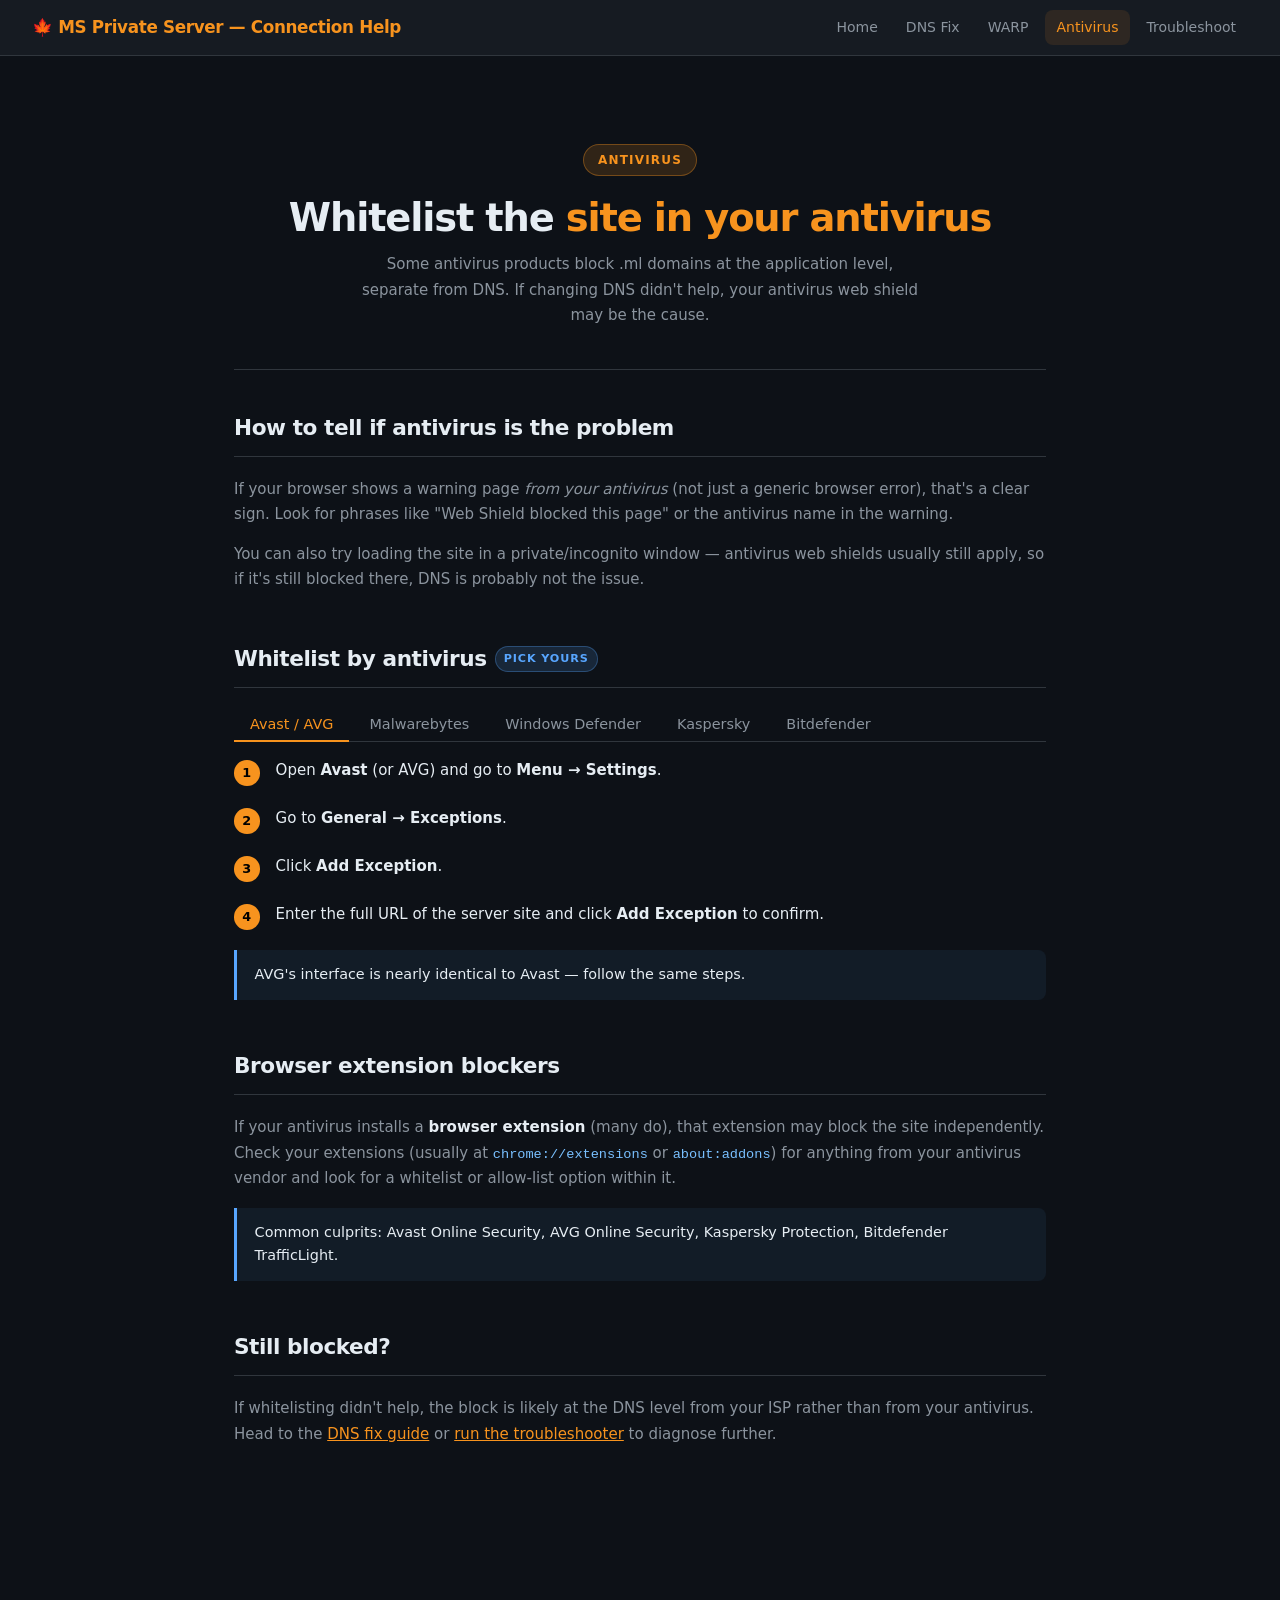
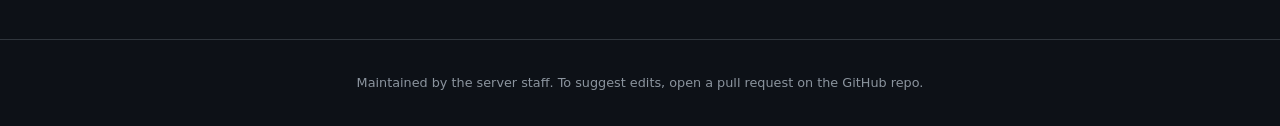
==== antivirus.html @ 07ba1341 "Initial upload from Claude" ====
<!DOCTYPE html>
<html lang="en">
<head>
  <meta charset="UTF-8" />
  <meta name="viewport" content="width=device-width, initial-scale=1.0" />
  <title>Antivirus Fix — Connection Help</title>
  <link rel="stylesheet" href="shared.css" />
</head>
<body>

<header>
  <span class="logo">🍁 MS Private Server — Connection Help</span>
  <nav>
    <a href="index.html">Home</a>
    <a href="dns.html">DNS Fix</a>
    <a href="warp.html">WARP</a>
    <a href="antivirus.html" class="active">Antivirus</a>
    <a href="troubleshoot.html">Troubleshoot</a>
  </nav>
</header>

<div class="page-wrap">

  <div class="hero">
    <div class="hero-badge">Antivirus</div>
    <h1>Whitelist the <span>site in your antivirus</span></h1>
    <p>Some antivirus products block .ml domains at the application level, separate from DNS. If changing DNS didn't help, your antivirus web shield may be the cause.</p>
  </div>

  <div class="section">
    <h2>How to tell if antivirus is the problem</h2>
    <p>If your browser shows a warning page <em>from your antivirus</em> (not just a generic browser error), that's a clear sign. Look for phrases like "Web Shield blocked this page" or the antivirus name in the warning.</p>
    <p>You can also try loading the site in a private/incognito window — antivirus web shields usually still apply, so if it's still blocked there, DNS is probably not the issue.</p>
  </div>

  <div class="section">
    <h2>Whitelist by antivirus <span class="tag">Pick yours</span></h2>

    <div class="os-tabs">
      <div class="tab-buttons">
        <button class="tab-btn active" data-tab="av-avast">Avast / AVG</button>
        <button class="tab-btn" data-tab="av-malwarebytes">Malwarebytes</button>
        <button class="tab-btn" data-tab="av-defender">Windows Defender</button>
        <button class="tab-btn" data-tab="av-kaspersky">Kaspersky</button>
        <button class="tab-btn" data-tab="av-bitdefender">Bitdefender</button>
      </div>

      <!-- AVAST / AVG -->
      <div class="tab-panel active" id="av-avast">
        <ol class="steps">
          <li><div>Open <strong>Avast</strong> (or AVG) and go to <strong>Menu → Settings</strong>.</div></li>
          <li><div>Go to <strong>General → Exceptions</strong>.</div></li>
          <li><div>Click <strong>Add Exception</strong>.</div></li>
          <li><div>Enter the full URL of the server site and click <strong>Add Exception</strong> to confirm.</div></li>
        </ol>
        <div class="callout info">AVG's interface is nearly identical to Avast — follow the same steps.</div>
      </div>

      <!-- MALWAREBYTES -->
      <div class="tab-panel" id="av-malwarebytes">
        <ol class="steps">
          <li><div>Open <strong>Malwarebytes</strong> and click <strong>Settings</strong> (gear icon).</div></li>
          <li><div>Go to the <strong>Allow List</strong> tab.</div></li>
          <li><div>Click <strong>Add</strong> and select <strong>Allow a Website</strong>.</div></li>
          <li><div>Enter the server domain and click <strong>Confirm</strong>.</div></li>
        </ol>
        <div class="callout">If you're using <strong>Malwarebytes Browser Guard</strong> (the extension), you'll also need to click the extension icon in your browser, find the blocked entry, and click <strong>Trust this website</strong>.</div>
      </div>

      <!-- WINDOWS DEFENDER -->
      <div class="tab-panel" id="av-defender">
        <p>Windows Defender's SmartScreen is the most likely culprit here. It may show an "Unsafe website" warning that you can bypass.</p>
        <ol class="steps">
          <li><div>When you see the SmartScreen block page, click <strong>More information</strong> (or the small text at the bottom).</div></li>
          <li><div>Click <strong>Go to the site anyway (unsafe)</strong>. This creates a one-time exception.</div></li>
        </ol>
        <p>To permanently whitelist in <strong>Windows Security</strong>:</p>
        <ol class="steps">
          <li><div>Open <strong>Windows Security → App &amp; browser control → Reputation-based protection settings</strong>.</div></li>
          <li><div>SmartScreen for Microsoft Edge can be toggled here, but per-site whitelisting is limited. The most reliable fix is switching DNS as described in the <a href="dns.html">DNS guide</a>.</div></li>
        </ol>
      </div>

      <!-- KASPERSKY -->
      <div class="tab-panel" id="av-kaspersky">
        <ol class="steps">
          <li><div>Open <strong>Kaspersky</strong> and go to <strong>Settings → General → Exclusions and actions on object detection</strong>.</div></li>
          <li><div>Click <strong>Manage Exclusions</strong>.</div></li>
          <li><div>Click <strong>Add</strong> and enter the server URL.</div></li>
          <li><div>Make sure to check the components you want to exclude — at minimum, select <strong>Web Anti-Virus</strong>.</div></li>
          <li><div>Click <strong>Add</strong> to save.</div></li>
        </ol>
      </div>

      <!-- BITDEFENDER -->
      <div class="tab-panel" id="av-bitdefender">
        <ol class="steps">
          <li><div>Open <strong>Bitdefender</strong> and go to <strong>Protection → Online Threat Prevention</strong>.</div></li>
          <li><div>Click <strong>Settings</strong> under Online Threat Prevention.</div></li>
          <li><div>Scroll to <strong>Whitelist</strong> and click <strong>Manage Whitelist</strong>.</div></li>
          <li><div>Click <strong>Add</strong>, enter the server URL, and click <strong>Add</strong> to confirm.</div></li>
        </ol>
      </div>
    </div>
  </div>

  <div class="section">
    <h2>Browser extension blockers</h2>
    <p>If your antivirus installs a <strong>browser extension</strong> (many do), that extension may block the site independently. Check your extensions (usually at <code>chrome://extensions</code> or <code>about:addons</code>) for anything from your antivirus vendor and look for a whitelist or allow-list option within it.</p>
    <div class="callout info">Common culprits: Avast Online Security, AVG Online Security, Kaspersky Protection, Bitdefender TrafficLight.</div>
  </div>

  <div class="section">
    <h2>Still blocked?</h2>
    <p>If whitelisting didn't help, the block is likely at the DNS level from your ISP rather than from your antivirus. Head to the <a href="dns.html">DNS fix guide</a> or <a href="troubleshoot.html">run the troubleshooter</a> to diagnose further.</p>
  </div>

</div>

<footer>
  Maintained by the server staff. To suggest edits, open a pull request on the GitHub repo.
</footer>

<script src="shared.js"></script>
</body>
</html>
---- shared.css ----
:root {
  --bg:        #0d1117;
  --surface:   #161b22;
  --border:    #30363d;
  --accent:    #f7931e;
  --accent2:   #ffe066;
  --text:      #e6edf3;
  --muted:     #8b949e;
  --green:     #3fb950;
  --red:       #f85149;
  --blue:      #58a6ff;
  --radius:    8px;
  --font-body: 'Segoe UI', system-ui, sans-serif;
  --font-mono: 'Cascadia Code', 'Fira Code', 'Consolas', monospace;
}

* { box-sizing: border-box; margin: 0; padding: 0; }

body {
  background: var(--bg);
  color: var(--text);
  font-family: var(--font-body);
  font-size: 15px;
  line-height: 1.7;
}

/* ── Header ── */
header {
  background: var(--surface);
  border-bottom: 1px solid var(--border);
  padding: 0 2rem;
  display: flex;
  align-items: center;
  gap: 1rem;
  height: 56px;
  position: sticky;
  top: 0;
  z-index: 100;
}

.logo {
  font-size: 1.05rem;
  font-weight: 700;
  color: var(--accent);
  letter-spacing: -0.02em;
  white-space: nowrap;
}

nav {
  display: flex;
  gap: 0.25rem;
  margin-left: auto;
  flex-wrap: wrap;
}

nav a {
  color: var(--muted);
  text-decoration: none;
  padding: 0.35rem 0.75rem;
  border-radius: var(--radius);
  font-size: 0.875rem;
  transition: color 0.15s, background 0.15s;
}

nav a:hover, nav a.active {
  color: var(--accent);
  background: rgba(247,147,30,0.1);
}

/* ── Layout ── */
.page-wrap {
  max-width: 860px;
  margin: 0 auto;
  padding: 2.5rem 1.5rem 5rem;
}

/* ── Hero ── */
.hero {
  text-align: center;
  padding: 3rem 1rem 2.5rem;
  border-bottom: 1px solid var(--border);
  margin-bottom: 2.5rem;
}

.hero-badge {
  display: inline-block;
  background: rgba(247,147,30,0.15);
  border: 1px solid rgba(247,147,30,0.35);
  color: var(--accent);
  font-size: 0.75rem;
  font-weight: 600;
  letter-spacing: 0.1em;
  text-transform: uppercase;
  padding: 0.3rem 0.85rem;
  border-radius: 99px;
  margin-bottom: 1.25rem;
}

h1 {
  font-size: clamp(1.6rem, 4vw, 2.4rem);
  font-weight: 800;
  line-height: 1.15;
  letter-spacing: -0.03em;
  margin-bottom: 0.75rem;
}

h1 span { color: var(--accent); }

.hero p {
  color: var(--muted);
  max-width: 560px;
  margin: 0 auto;
}

/* ── Cards ── */
.card-grid {
  display: grid;
  grid-template-columns: repeat(auto-fit, minmax(220px, 1fr));
  gap: 1rem;
  margin-bottom: 3rem;
}

.card {
  background: var(--surface);
  border: 1px solid var(--border);
  border-radius: var(--radius);
  padding: 1.25rem 1.5rem;
  text-decoration: none;
  color: var(--text);
  transition: border-color 0.15s, transform 0.15s;
  display: block;
}

.card:hover {
  border-color: var(--accent);
  transform: translateY(-2px);
}

.card-icon { font-size: 1.75rem; margin-bottom: 0.5rem; }
.card-title { font-weight: 700; margin-bottom: 0.25rem; }
.card-desc { font-size: 0.85rem; color: var(--muted); }

/* ── Section headings ── */
.section { margin-bottom: 3rem; }

h2 {
  font-size: 1.35rem;
  font-weight: 700;
  letter-spacing: -0.02em;
  padding-bottom: 0.6rem;
  border-bottom: 1px solid var(--border);
  margin-bottom: 1.25rem;
  display: flex;
  align-items: center;
  gap: 0.5rem;
}

h2 .tag {
  font-size: 0.7rem;
  font-weight: 600;
  letter-spacing: 0.08em;
  text-transform: uppercase;
  background: rgba(88,166,255,0.15);
  border: 1px solid rgba(88,166,255,0.3);
  color: var(--blue);
  padding: 0.15rem 0.5rem;
  border-radius: 99px;
}

h3 {
  font-size: 1rem;
  font-weight: 600;
  margin: 1.5rem 0 0.6rem;
  color: var(--accent2);
}

p { margin-bottom: 0.85rem; color: var(--muted); }
p strong { color: var(--text); }
p a { color: var(--accent); }

/* ── Callout boxes ── */
.callout {
  border-left: 3px solid var(--accent);
  background: rgba(247,147,30,0.07);
  border-radius: 0 var(--radius) var(--radius) 0;
  padding: 0.85rem 1.1rem;
  margin: 1rem 0;
  font-size: 0.9rem;
  color: var(--text);
  line-height: 1.6;
}

.callout a { color: var(--accent); }

.callout.info {
  border-color: var(--blue);
  background: rgba(88,166,255,0.07);
}

.callout.success {
  border-color: var(--green);
  background: rgba(63,185,80,0.07);
}

.callout.danger {
  border-color: var(--red);
  background: rgba(248,81,73,0.07);
}

/* ── Code blocks ── */
pre {
  background: #010409;
  border: 1px solid var(--border);
  border-radius: var(--radius);
  padding: 1rem 1.25rem;
  overflow-x: auto;
  margin: 0.75rem 0 1rem;
  position: relative;
}

code {
  font-family: var(--font-mono);
  font-size: 0.85rem;
  color: #79c0ff;
}

pre code { color: #e6edf3; }

.copy-btn {
  position: absolute;
  top: 0.6rem;
  right: 0.6rem;
  background: var(--surface);
  border: 1px solid var(--border);
  color: var(--muted);
  font-size: 0.75rem;
  padding: 0.2rem 0.6rem;
  border-radius: 4px;
  cursor: pointer;
  font-family: var(--font-body);
  transition: color 0.15s, border-color 0.15s;
}

.copy-btn:hover { color: var(--text); border-color: var(--muted); }

/* ── OS Tabs ── */
.os-tabs { margin: 1rem 0; }

.tab-buttons {
  display: flex;
  gap: 0.25rem;
  border-bottom: 1px solid var(--border);
  margin-bottom: 1rem;
  flex-wrap: wrap;
}

.tab-btn {
  background: none;
  border: none;
  border-bottom: 2px solid transparent;
  color: var(--muted);
  padding: 0.5rem 1rem;
  cursor: pointer;
  font-family: var(--font-body);
  font-size: 0.9rem;
  font-weight: 500;
  margin-bottom: -1px;
  transition: color 0.15s, border-color 0.15s;
}

.tab-btn.active {
  color: var(--accent);
  border-bottom-color: var(--accent);
}

.tab-panel { display: none; }
.tab-panel.active { display: block; }

/* ── Steps ── */
.steps { counter-reset: step; list-style: none; }

.steps li {
  counter-increment: step;
  display: flex;
  gap: 1rem;
  margin-bottom: 1.25rem;
  align-items: flex-start;
}

.steps li::before {
  content: counter(step);
  background: var(--accent);
  color: #000;
  font-weight: 800;
  font-size: 0.8rem;
  min-width: 1.6rem;
  height: 1.6rem;
  border-radius: 50%;
  display: flex;
  align-items: center;
  justify-content: center;
  flex-shrink: 0;
  margin-top: 0.15rem;
}

.steps li > div { flex: 1; }

/* Mermaid charts use their own bg */
.mermaid-wrap {
  background: var(--surface);
  border: 1px solid var(--border);
  border-radius: var(--radius);
  padding: 1.5rem;
  margin: 1rem 0;
  overflow-x: auto;
}

/* ── Footer ── */
footer {
  text-align: center;
  padding: 2rem;
  color: var(--muted);
  font-size: 0.8rem;
  border-top: 1px solid var(--border);
  margin-top: 4rem;
}

@media (max-width: 600px) {
  header { padding: 0 1rem; gap: 0.5rem; }
  .logo { font-size: 0.9rem; }
  nav a { padding: 0.3rem 0.5rem; font-size: 0.78rem; }
  .page-wrap { padding: 1.5rem 1rem 4rem; }
}
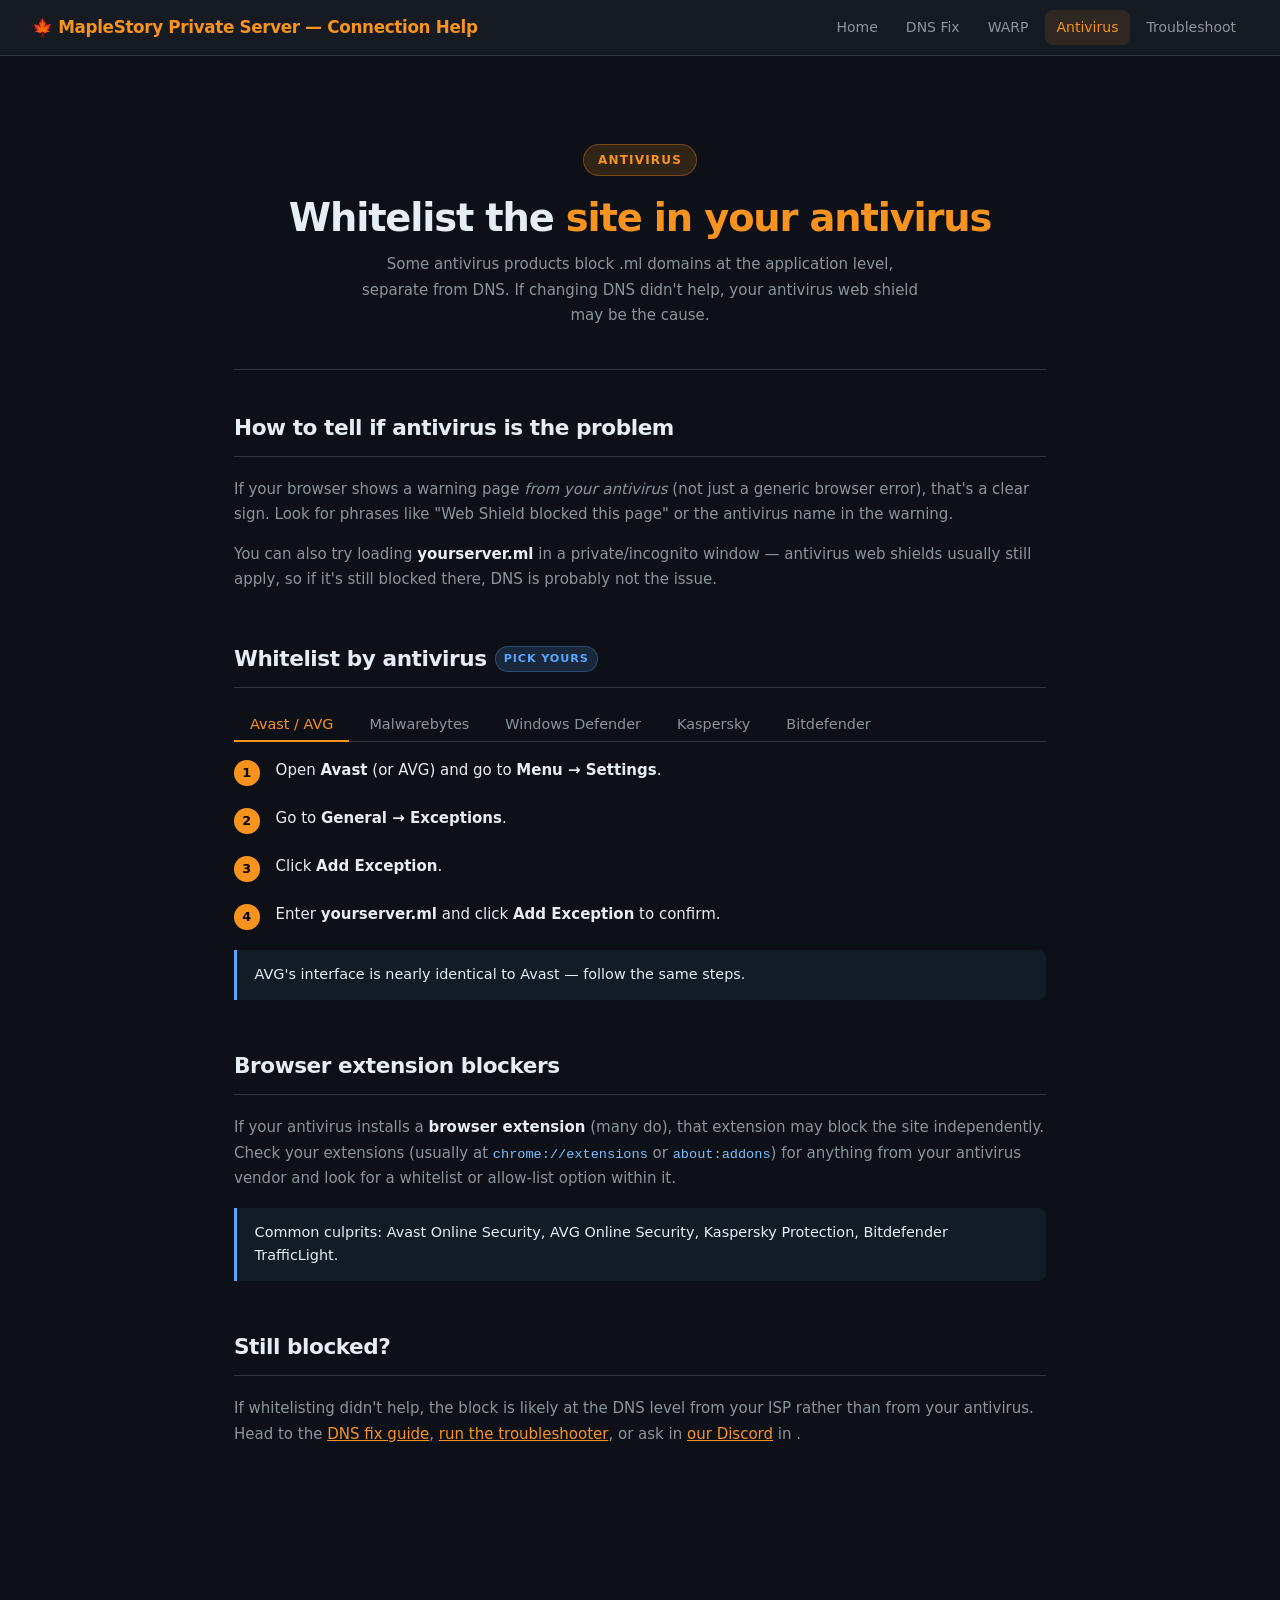
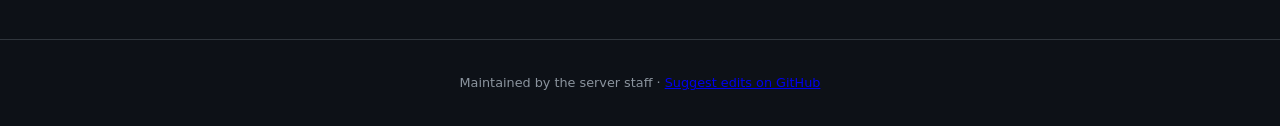
==== commit a333d68f: "Updating to use variables" ====
--- a/antivirus.html
+++ b/antivirus.html
@@ -9,7 +9,7 @@
 <body>
 
 <header>
-  <span class="logo">🍁 MS Private Server — Connection Help</span>
+  <span class="logo"><!-- filled by config.js --></span>
   <nav>
     <a href="index.html">Home</a>
     <a href="dns.html">DNS Fix</a>
@@ -24,13 +24,25 @@
   <div class="hero">
     <div class="hero-badge">Antivirus</div>
     <h1>Whitelist the <span>site in your antivirus</span></h1>
-    <p>Some antivirus products block .ml domains at the application level, separate from DNS. If changing DNS didn't help, your antivirus web shield may be the cause.</p>
+    <p>
+      Some antivirus products block <span data-config="serverTLD"></span> domains at the
+      application level, separate from DNS. If changing DNS didn't help, your antivirus
+      web shield may be the cause.
+    </p>
   </div>
 
   <div class="section">
     <h2>How to tell if antivirus is the problem</h2>
-    <p>If your browser shows a warning page <em>from your antivirus</em> (not just a generic browser error), that's a clear sign. Look for phrases like "Web Shield blocked this page" or the antivirus name in the warning.</p>
-    <p>You can also try loading the site in a private/incognito window — antivirus web shields usually still apply, so if it's still blocked there, DNS is probably not the issue.</p>
+    <p>
+      If your browser shows a warning page <em>from your antivirus</em> (not just a generic
+      browser error), that's a clear sign. Look for phrases like "Web Shield blocked this page"
+      or the antivirus name in the warning.
+    </p>
+    <p>
+      You can also try loading <strong data-config="serverDomain"></strong> in a private/incognito
+      window — antivirus web shields usually still apply, so if it's still blocked there,
+      DNS is probably not the issue.
+    </p>
   </div>
 
   <div class="section">
@@ -45,60 +57,51 @@
         <button class="tab-btn" data-tab="av-bitdefender">Bitdefender</button>
       </div>
 
-      <!-- AVAST / AVG -->
       <div class="tab-panel active" id="av-avast">
         <ol class="steps">
           <li><div>Open <strong>Avast</strong> (or AVG) and go to <strong>Menu → Settings</strong>.</div></li>
           <li><div>Go to <strong>General → Exceptions</strong>.</div></li>
           <li><div>Click <strong>Add Exception</strong>.</div></li>
-          <li><div>Enter the full URL of the server site and click <strong>Add Exception</strong> to confirm.</div></li>
+          <li><div>Enter <strong data-config="serverDomain"></strong> and click <strong>Add Exception</strong> to confirm.</div></li>
         </ol>
         <div class="callout info">AVG's interface is nearly identical to Avast — follow the same steps.</div>
       </div>
 
-      <!-- MALWAREBYTES -->
       <div class="tab-panel" id="av-malwarebytes">
         <ol class="steps">
           <li><div>Open <strong>Malwarebytes</strong> and click <strong>Settings</strong> (gear icon).</div></li>
           <li><div>Go to the <strong>Allow List</strong> tab.</div></li>
           <li><div>Click <strong>Add</strong> and select <strong>Allow a Website</strong>.</div></li>
-          <li><div>Enter the server domain and click <strong>Confirm</strong>.</div></li>
+          <li><div>Enter <strong data-config="serverDomain"></strong> and click <strong>Confirm</strong>.</div></li>
         </ol>
-        <div class="callout">If you're using <strong>Malwarebytes Browser Guard</strong> (the extension), you'll also need to click the extension icon in your browser, find the blocked entry, and click <strong>Trust this website</strong>.</div>
+        <div class="callout">If you're using <strong>Malwarebytes Browser Guard</strong> (the extension), also click the extension icon in your browser, find the blocked entry, and click <strong>Trust this website</strong>.</div>
       </div>
 
-      <!-- WINDOWS DEFENDER -->
       <div class="tab-panel" id="av-defender">
         <p>Windows Defender's SmartScreen is the most likely culprit here. It may show an "Unsafe website" warning that you can bypass.</p>
         <ol class="steps">
           <li><div>When you see the SmartScreen block page, click <strong>More information</strong> (or the small text at the bottom).</div></li>
           <li><div>Click <strong>Go to the site anyway (unsafe)</strong>. This creates a one-time exception.</div></li>
         </ol>
-        <p>To permanently whitelist in <strong>Windows Security</strong>:</p>
-        <ol class="steps">
-          <li><div>Open <strong>Windows Security → App &amp; browser control → Reputation-based protection settings</strong>.</div></li>
-          <li><div>SmartScreen for Microsoft Edge can be toggled here, but per-site whitelisting is limited. The most reliable fix is switching DNS as described in the <a href="dns.html">DNS guide</a>.</div></li>
-        </ol>
+        <p>To reduce repeated warnings, open <strong>Windows Security → App &amp; browser control → Reputation-based protection settings</strong> and review SmartScreen settings for Microsoft Edge. The most reliable permanent fix remains switching DNS as described in the <a href="dns.html">DNS guide</a>.</p>
       </div>
 
-      <!-- KASPERSKY -->
       <div class="tab-panel" id="av-kaspersky">
         <ol class="steps">
           <li><div>Open <strong>Kaspersky</strong> and go to <strong>Settings → General → Exclusions and actions on object detection</strong>.</div></li>
           <li><div>Click <strong>Manage Exclusions</strong>.</div></li>
-          <li><div>Click <strong>Add</strong> and enter the server URL.</div></li>
-          <li><div>Make sure to check the components you want to exclude — at minimum, select <strong>Web Anti-Virus</strong>.</div></li>
+          <li><div>Click <strong>Add</strong> and enter <strong data-config="serverDomain"></strong>.</div></li>
+          <li><div>Make sure to check <strong>Web Anti-Virus</strong> in the components list.</div></li>
           <li><div>Click <strong>Add</strong> to save.</div></li>
         </ol>
       </div>
 
-      <!-- BITDEFENDER -->
       <div class="tab-panel" id="av-bitdefender">
         <ol class="steps">
           <li><div>Open <strong>Bitdefender</strong> and go to <strong>Protection → Online Threat Prevention</strong>.</div></li>
           <li><div>Click <strong>Settings</strong> under Online Threat Prevention.</div></li>
           <li><div>Scroll to <strong>Whitelist</strong> and click <strong>Manage Whitelist</strong>.</div></li>
-          <li><div>Click <strong>Add</strong>, enter the server URL, and click <strong>Add</strong> to confirm.</div></li>
+          <li><div>Click <strong>Add</strong>, enter <strong data-config="serverDomain"></strong>, and click <strong>Add</strong> to confirm.</div></li>
         </ol>
       </div>
     </div>
@@ -106,21 +109,30 @@
 
   <div class="section">
     <h2>Browser extension blockers</h2>
-    <p>If your antivirus installs a <strong>browser extension</strong> (many do), that extension may block the site independently. Check your extensions (usually at <code>chrome://extensions</code> or <code>about:addons</code>) for anything from your antivirus vendor and look for a whitelist or allow-list option within it.</p>
+    <p>
+      If your antivirus installs a <strong>browser extension</strong> (many do), that extension
+      may block the site independently. Check your extensions (usually at <code>chrome://extensions</code>
+      or <code>about:addons</code>) for anything from your antivirus vendor and look for a whitelist
+      or allow-list option within it.
+    </p>
     <div class="callout info">Common culprits: Avast Online Security, AVG Online Security, Kaspersky Protection, Bitdefender TrafficLight.</div>
   </div>
 
   <div class="section">
     <h2>Still blocked?</h2>
-    <p>If whitelisting didn't help, the block is likely at the DNS level from your ISP rather than from your antivirus. Head to the <a href="dns.html">DNS fix guide</a> or <a href="troubleshoot.html">run the troubleshooter</a> to diagnose further.</p>
+    <p>
+      If whitelisting didn't help, the block is likely at the DNS level from your ISP rather
+      than from your antivirus. Head to the <a href="dns.html">DNS fix guide</a>,
+      <a href="troubleshoot.html">run the troubleshooter</a>, or ask in
+      <a href="#" data-discord>our Discord</a> in <strong data-config="discordChannel"></strong>.
+    </p>
   </div>
 
 </div>
 
-<footer>
-  Maintained by the server staff. To suggest edits, open a pull request on the GitHub repo.
-</footer>
+<footer><!-- filled by config.js --></footer>
 
+<script src="config.js"></script>
 <script src="shared.js"></script>
 </body>
 </html>
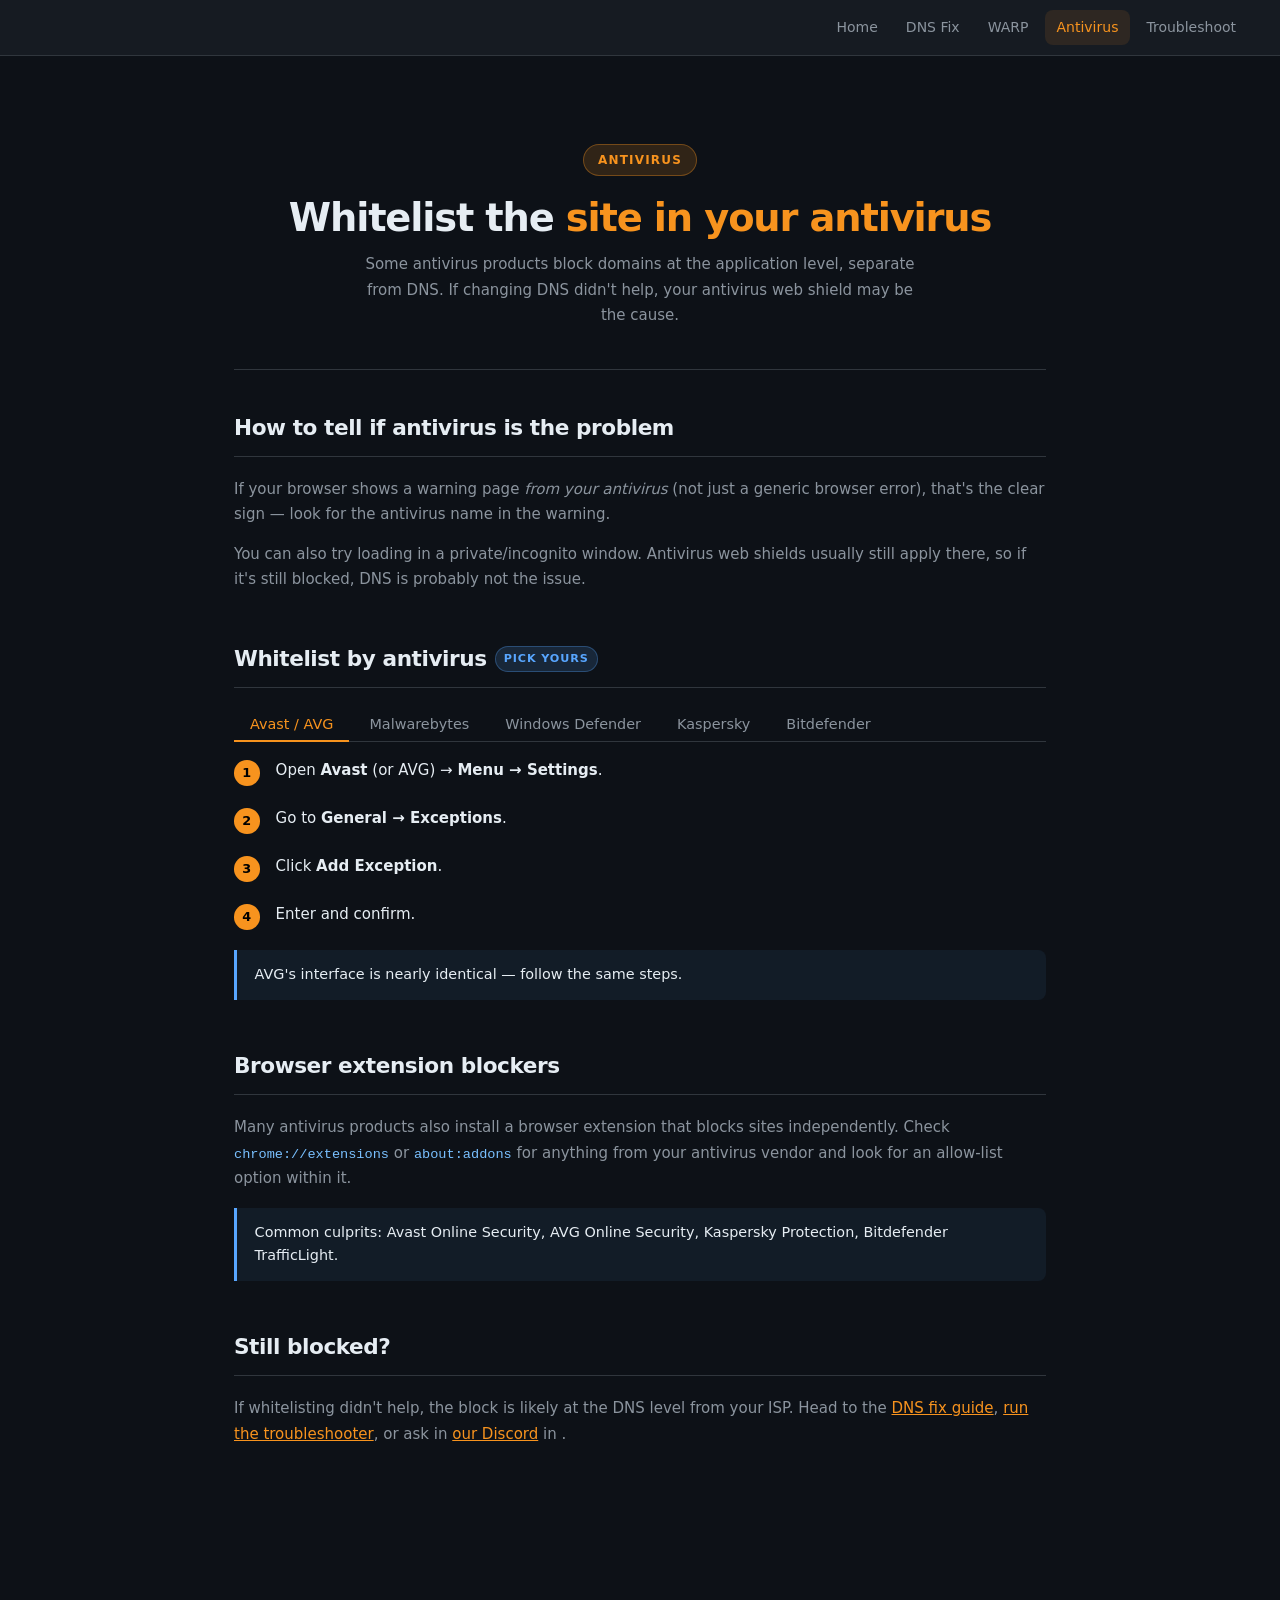
==== commit 1dc572f0: "Update to v3" ====
--- a/antivirus.html
+++ b/antivirus.html
@@ -8,16 +8,7 @@
 </head>
 <body>
 
-<header>
-  <span class="logo"><!-- filled by config.js --></span>
-  <nav>
-    <a href="index.html">Home</a>
-    <a href="dns.html">DNS Fix</a>
-    <a href="warp.html">WARP</a>
-    <a href="antivirus.html" class="active">Antivirus</a>
-    <a href="troubleshoot.html">Troubleshoot</a>
-  </nav>
-</header>
+<div data-component="header"></div>
 
 <div class="page-wrap">
 
@@ -35,19 +26,17 @@
     <h2>How to tell if antivirus is the problem</h2>
     <p>
       If your browser shows a warning page <em>from your antivirus</em> (not just a generic
-      browser error), that's a clear sign. Look for phrases like "Web Shield blocked this page"
-      or the antivirus name in the warning.
+      browser error), that's the clear sign — look for the antivirus name in the warning.
     </p>
     <p>
       You can also try loading <strong data-config="serverDomain"></strong> in a private/incognito
-      window — antivirus web shields usually still apply, so if it's still blocked there,
+      window. Antivirus web shields usually still apply there, so if it's still blocked,
       DNS is probably not the issue.
     </p>
   </div>
 
   <div class="section">
     <h2>Whitelist by antivirus <span class="tag">Pick yours</span></h2>
-
     <div class="os-tabs">
       <div class="tab-buttons">
         <button class="tab-btn active" data-tab="av-avast">Avast / AVG</button>
@@ -59,49 +48,47 @@
 
       <div class="tab-panel active" id="av-avast">
         <ol class="steps">
-          <li><div>Open <strong>Avast</strong> (or AVG) and go to <strong>Menu → Settings</strong>.</div></li>
+          <li><div>Open <strong>Avast</strong> (or AVG) → <strong>Menu → Settings</strong>.</div></li>
           <li><div>Go to <strong>General → Exceptions</strong>.</div></li>
           <li><div>Click <strong>Add Exception</strong>.</div></li>
-          <li><div>Enter <strong data-config="serverDomain"></strong> and click <strong>Add Exception</strong> to confirm.</div></li>
+          <li><div>Enter <strong data-config="serverDomain"></strong> and confirm.</div></li>
         </ol>
-        <div class="callout info">AVG's interface is nearly identical to Avast — follow the same steps.</div>
+        <div class="callout info">AVG's interface is nearly identical — follow the same steps.</div>
       </div>
 
       <div class="tab-panel" id="av-malwarebytes">
         <ol class="steps">
-          <li><div>Open <strong>Malwarebytes</strong> and click <strong>Settings</strong> (gear icon).</div></li>
+          <li><div>Open <strong>Malwarebytes → Settings</strong> (gear icon).</div></li>
           <li><div>Go to the <strong>Allow List</strong> tab.</div></li>
-          <li><div>Click <strong>Add</strong> and select <strong>Allow a Website</strong>.</div></li>
+          <li><div>Click <strong>Add → Allow a Website</strong>.</div></li>
           <li><div>Enter <strong data-config="serverDomain"></strong> and click <strong>Confirm</strong>.</div></li>
         </ol>
-        <div class="callout">If you're using <strong>Malwarebytes Browser Guard</strong> (the extension), also click the extension icon in your browser, find the blocked entry, and click <strong>Trust this website</strong>.</div>
+        <div class="callout">If you use <strong>Malwarebytes Browser Guard</strong>, also click the extension icon in your browser, find the blocked entry, and click <strong>Trust this website</strong>.</div>
       </div>
 
       <div class="tab-panel" id="av-defender">
-        <p>Windows Defender's SmartScreen is the most likely culprit here. It may show an "Unsafe website" warning that you can bypass.</p>
+        <p>Windows Defender's SmartScreen may show an "Unsafe website" warning you can bypass.</p>
         <ol class="steps">
-          <li><div>When you see the SmartScreen block page, click <strong>More information</strong> (or the small text at the bottom).</div></li>
-          <li><div>Click <strong>Go to the site anyway (unsafe)</strong>. This creates a one-time exception.</div></li>
+          <li><div>When you see the SmartScreen block, click <strong>More information</strong>.</div></li>
+          <li><div>Click <strong>Go to the site anyway (unsafe)</strong>.</div></li>
         </ol>
-        <p>To reduce repeated warnings, open <strong>Windows Security → App &amp; browser control → Reputation-based protection settings</strong> and review SmartScreen settings for Microsoft Edge. The most reliable permanent fix remains switching DNS as described in the <a href="dns.html">DNS guide</a>.</p>
+        <p>For a more permanent fix, the <a href="dns.html">DNS change</a> is more reliable than SmartScreen whitelisting, which is limited on a per-site basis.</p>
       </div>
 
       <div class="tab-panel" id="av-kaspersky">
         <ol class="steps">
-          <li><div>Open <strong>Kaspersky</strong> and go to <strong>Settings → General → Exclusions and actions on object detection</strong>.</div></li>
-          <li><div>Click <strong>Manage Exclusions</strong>.</div></li>
-          <li><div>Click <strong>Add</strong> and enter <strong data-config="serverDomain"></strong>.</div></li>
-          <li><div>Make sure to check <strong>Web Anti-Virus</strong> in the components list.</div></li>
-          <li><div>Click <strong>Add</strong> to save.</div></li>
+          <li><div>Open <strong>Kaspersky → Settings → General → Exclusions</strong>.</div></li>
+          <li><div>Click <strong>Manage Exclusions → Add</strong>.</div></li>
+          <li><div>Enter <strong data-config="serverDomain"></strong>.</div></li>
+          <li><div>Check <strong>Web Anti-Virus</strong> in the components list and click <strong>Add</strong>.</div></li>
         </ol>
       </div>
 
       <div class="tab-panel" id="av-bitdefender">
         <ol class="steps">
-          <li><div>Open <strong>Bitdefender</strong> and go to <strong>Protection → Online Threat Prevention</strong>.</div></li>
-          <li><div>Click <strong>Settings</strong> under Online Threat Prevention.</div></li>
-          <li><div>Scroll to <strong>Whitelist</strong> and click <strong>Manage Whitelist</strong>.</div></li>
-          <li><div>Click <strong>Add</strong>, enter <strong data-config="serverDomain"></strong>, and click <strong>Add</strong> to confirm.</div></li>
+          <li><div>Open <strong>Bitdefender → Protection → Online Threat Prevention → Settings</strong>.</div></li>
+          <li><div>Click <strong>Manage Whitelist → Add</strong>.</div></li>
+          <li><div>Enter <strong data-config="serverDomain"></strong> and confirm.</div></li>
         </ol>
       </div>
     </div>
@@ -110,10 +97,9 @@
   <div class="section">
     <h2>Browser extension blockers</h2>
     <p>
-      If your antivirus installs a <strong>browser extension</strong> (many do), that extension
-      may block the site independently. Check your extensions (usually at <code>chrome://extensions</code>
-      or <code>about:addons</code>) for anything from your antivirus vendor and look for a whitelist
-      or allow-list option within it.
+      Many antivirus products also install a browser extension that blocks sites independently.
+      Check <code>chrome://extensions</code> or <code>about:addons</code> for anything from
+      your antivirus vendor and look for an allow-list option within it.
     </p>
     <div class="callout info">Common culprits: Avast Online Security, AVG Online Security, Kaspersky Protection, Bitdefender TrafficLight.</div>
   </div>
@@ -121,8 +107,8 @@
   <div class="section">
     <h2>Still blocked?</h2>
     <p>
-      If whitelisting didn't help, the block is likely at the DNS level from your ISP rather
-      than from your antivirus. Head to the <a href="dns.html">DNS fix guide</a>,
+      If whitelisting didn't help, the block is likely at the DNS level from your ISP.
+      Head to the <a href="dns.html">DNS fix guide</a>,
       <a href="troubleshoot.html">run the troubleshooter</a>, or ask in
       <a href="#" data-discord>our Discord</a> in <strong data-config="discordChannel"></strong>.
     </p>
@@ -130,9 +116,8 @@
 
 </div>
 
-<footer><!-- filled by config.js --></footer>
+<div data-component="footer"></div>
 
-<script src="config.js"></script>
-<script src="shared.js"></script>
+<script src="loader.js"></script>
 </body>
 </html>
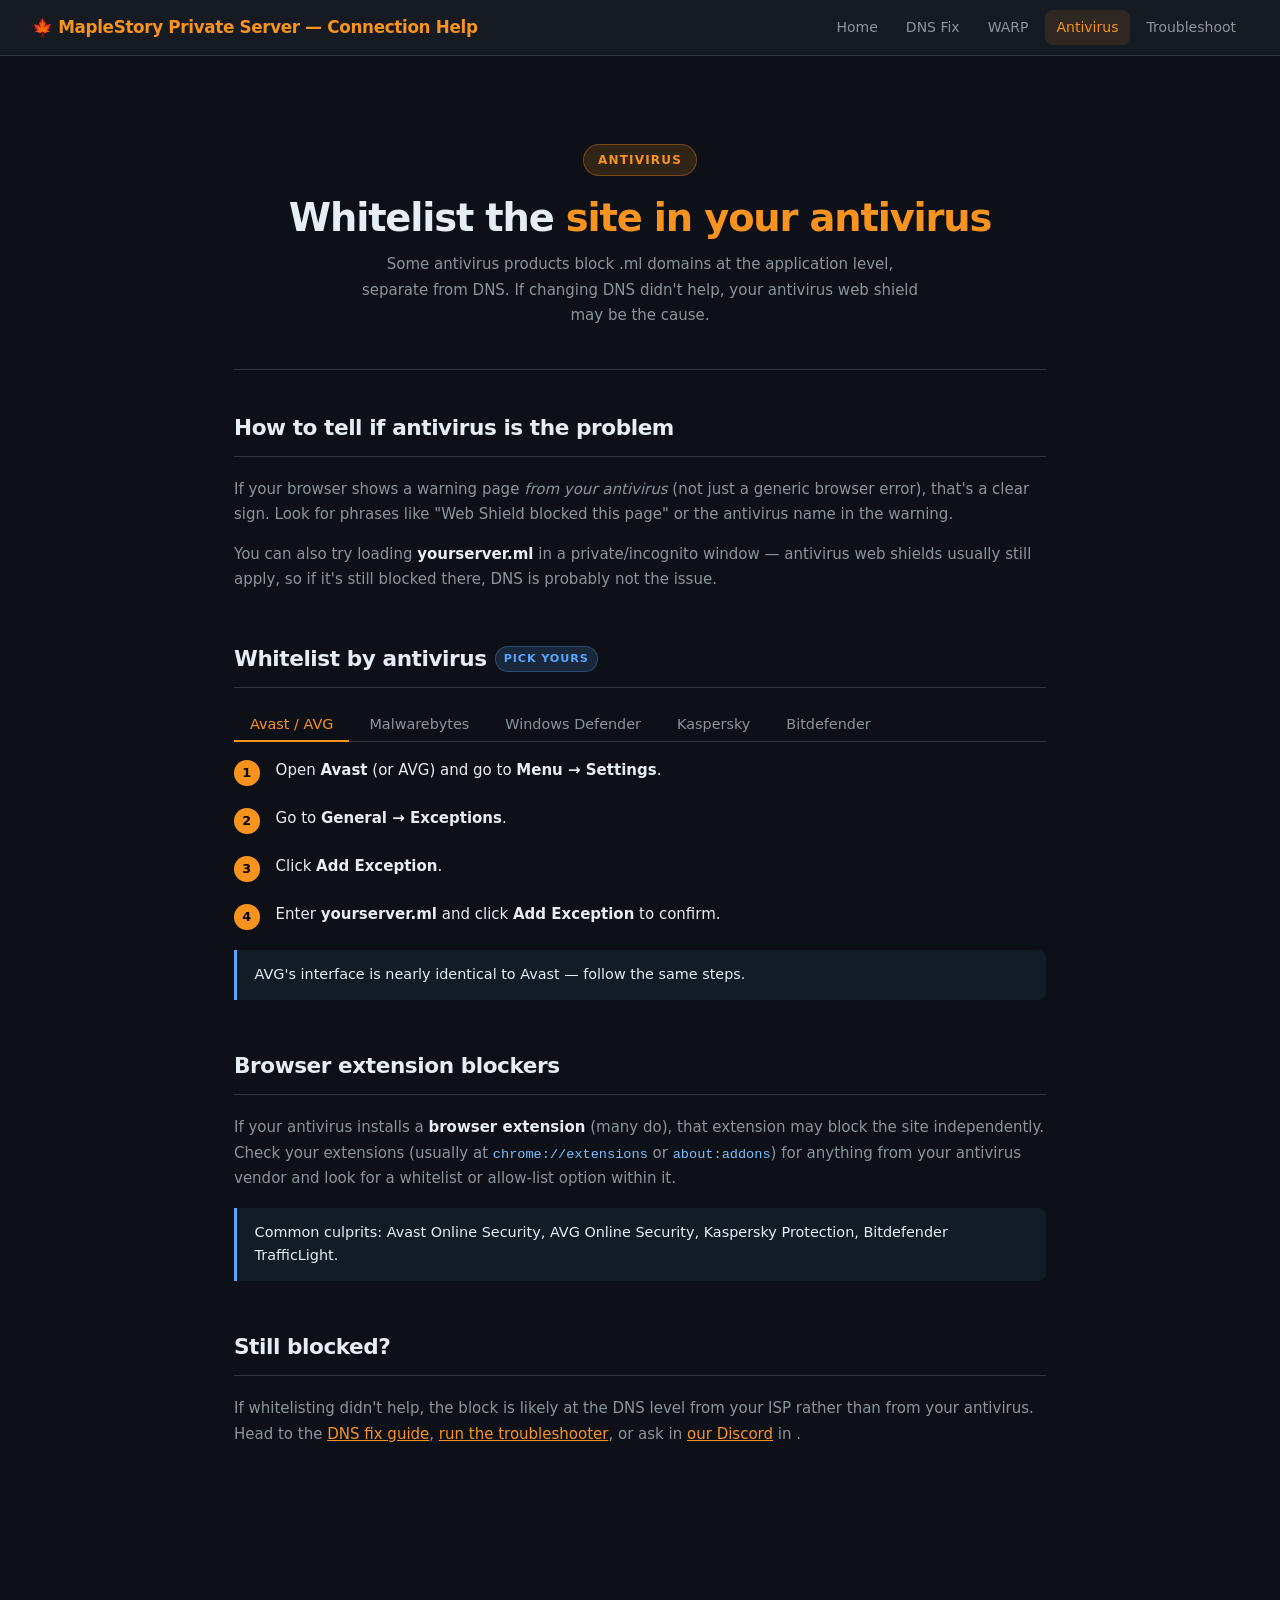
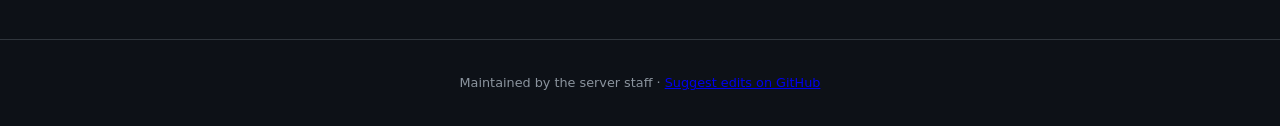
==== commit 81069438: "Header" ====
--- a/antivirus.html
+++ b/antivirus.html
@@ -8,7 +8,16 @@
 </head>
 <body>
 
-<div data-component="header"></div>
+<header>
+  <span class="logo"><!-- filled by config.js --></span>
+  <nav>
+    <a href="index.html">Home</a>
+    <a href="dns.html">DNS Fix</a>
+    <a href="warp.html">WARP</a>
+    <a href="antivirus.html" class="active">Antivirus</a>
+    <a href="troubleshoot.html">Troubleshoot</a>
+  </nav>
+</header>
 
 <div class="page-wrap">
 
@@ -26,17 +35,19 @@
     <h2>How to tell if antivirus is the problem</h2>
     <p>
       If your browser shows a warning page <em>from your antivirus</em> (not just a generic
-      browser error), that's the clear sign — look for the antivirus name in the warning.
+      browser error), that's a clear sign. Look for phrases like "Web Shield blocked this page"
+      or the antivirus name in the warning.
     </p>
     <p>
       You can also try loading <strong data-config="serverDomain"></strong> in a private/incognito
-      window. Antivirus web shields usually still apply there, so if it's still blocked,
+      window — antivirus web shields usually still apply, so if it's still blocked there,
       DNS is probably not the issue.
     </p>
   </div>
 
   <div class="section">
     <h2>Whitelist by antivirus <span class="tag">Pick yours</span></h2>
+
     <div class="os-tabs">
       <div class="tab-buttons">
         <button class="tab-btn active" data-tab="av-avast">Avast / AVG</button>
@@ -48,47 +59,49 @@
 
       <div class="tab-panel active" id="av-avast">
         <ol class="steps">
-          <li><div>Open <strong>Avast</strong> (or AVG) → <strong>Menu → Settings</strong>.</div></li>
+          <li><div>Open <strong>Avast</strong> (or AVG) and go to <strong>Menu → Settings</strong>.</div></li>
           <li><div>Go to <strong>General → Exceptions</strong>.</div></li>
           <li><div>Click <strong>Add Exception</strong>.</div></li>
-          <li><div>Enter <strong data-config="serverDomain"></strong> and confirm.</div></li>
+          <li><div>Enter <strong data-config="serverDomain"></strong> and click <strong>Add Exception</strong> to confirm.</div></li>
         </ol>
-        <div class="callout info">AVG's interface is nearly identical — follow the same steps.</div>
+        <div class="callout info">AVG's interface is nearly identical to Avast — follow the same steps.</div>
       </div>
 
       <div class="tab-panel" id="av-malwarebytes">
         <ol class="steps">
-          <li><div>Open <strong>Malwarebytes → Settings</strong> (gear icon).</div></li>
+          <li><div>Open <strong>Malwarebytes</strong> and click <strong>Settings</strong> (gear icon).</div></li>
           <li><div>Go to the <strong>Allow List</strong> tab.</div></li>
-          <li><div>Click <strong>Add → Allow a Website</strong>.</div></li>
+          <li><div>Click <strong>Add</strong> and select <strong>Allow a Website</strong>.</div></li>
           <li><div>Enter <strong data-config="serverDomain"></strong> and click <strong>Confirm</strong>.</div></li>
         </ol>
-        <div class="callout">If you use <strong>Malwarebytes Browser Guard</strong>, also click the extension icon in your browser, find the blocked entry, and click <strong>Trust this website</strong>.</div>
+        <div class="callout">If you're using <strong>Malwarebytes Browser Guard</strong> (the extension), also click the extension icon in your browser, find the blocked entry, and click <strong>Trust this website</strong>.</div>
       </div>
 
       <div class="tab-panel" id="av-defender">
-        <p>Windows Defender's SmartScreen may show an "Unsafe website" warning you can bypass.</p>
+        <p>Windows Defender's SmartScreen is the most likely culprit here. It may show an "Unsafe website" warning that you can bypass.</p>
         <ol class="steps">
-          <li><div>When you see the SmartScreen block, click <strong>More information</strong>.</div></li>
-          <li><div>Click <strong>Go to the site anyway (unsafe)</strong>.</div></li>
+          <li><div>When you see the SmartScreen block page, click <strong>More information</strong> (or the small text at the bottom).</div></li>
+          <li><div>Click <strong>Go to the site anyway (unsafe)</strong>. This creates a one-time exception.</div></li>
         </ol>
-        <p>For a more permanent fix, the <a href="dns.html">DNS change</a> is more reliable than SmartScreen whitelisting, which is limited on a per-site basis.</p>
+        <p>To reduce repeated warnings, open <strong>Windows Security → App &amp; browser control → Reputation-based protection settings</strong> and review SmartScreen settings for Microsoft Edge. The most reliable permanent fix remains switching DNS as described in the <a href="dns.html">DNS guide</a>.</p>
       </div>
 
       <div class="tab-panel" id="av-kaspersky">
         <ol class="steps">
-          <li><div>Open <strong>Kaspersky → Settings → General → Exclusions</strong>.</div></li>
-          <li><div>Click <strong>Manage Exclusions → Add</strong>.</div></li>
-          <li><div>Enter <strong data-config="serverDomain"></strong>.</div></li>
-          <li><div>Check <strong>Web Anti-Virus</strong> in the components list and click <strong>Add</strong>.</div></li>
+          <li><div>Open <strong>Kaspersky</strong> and go to <strong>Settings → General → Exclusions and actions on object detection</strong>.</div></li>
+          <li><div>Click <strong>Manage Exclusions</strong>.</div></li>
+          <li><div>Click <strong>Add</strong> and enter <strong data-config="serverDomain"></strong>.</div></li>
+          <li><div>Make sure to check <strong>Web Anti-Virus</strong> in the components list.</div></li>
+          <li><div>Click <strong>Add</strong> to save.</div></li>
         </ol>
       </div>
 
       <div class="tab-panel" id="av-bitdefender">
         <ol class="steps">
-          <li><div>Open <strong>Bitdefender → Protection → Online Threat Prevention → Settings</strong>.</div></li>
-          <li><div>Click <strong>Manage Whitelist → Add</strong>.</div></li>
-          <li><div>Enter <strong data-config="serverDomain"></strong> and confirm.</div></li>
+          <li><div>Open <strong>Bitdefender</strong> and go to <strong>Protection → Online Threat Prevention</strong>.</div></li>
+          <li><div>Click <strong>Settings</strong> under Online Threat Prevention.</div></li>
+          <li><div>Scroll to <strong>Whitelist</strong> and click <strong>Manage Whitelist</strong>.</div></li>
+          <li><div>Click <strong>Add</strong>, enter <strong data-config="serverDomain"></strong>, and click <strong>Add</strong> to confirm.</div></li>
         </ol>
       </div>
     </div>
@@ -97,9 +110,10 @@
   <div class="section">
     <h2>Browser extension blockers</h2>
     <p>
-      Many antivirus products also install a browser extension that blocks sites independently.
-      Check <code>chrome://extensions</code> or <code>about:addons</code> for anything from
-      your antivirus vendor and look for an allow-list option within it.
+      If your antivirus installs a <strong>browser extension</strong> (many do), that extension
+      may block the site independently. Check your extensions (usually at <code>chrome://extensions</code>
+      or <code>about:addons</code>) for anything from your antivirus vendor and look for a whitelist
+      or allow-list option within it.
     </p>
     <div class="callout info">Common culprits: Avast Online Security, AVG Online Security, Kaspersky Protection, Bitdefender TrafficLight.</div>
   </div>
@@ -107,8 +121,8 @@
   <div class="section">
     <h2>Still blocked?</h2>
     <p>
-      If whitelisting didn't help, the block is likely at the DNS level from your ISP.
-      Head to the <a href="dns.html">DNS fix guide</a>,
+      If whitelisting didn't help, the block is likely at the DNS level from your ISP rather
+      than from your antivirus. Head to the <a href="dns.html">DNS fix guide</a>,
       <a href="troubleshoot.html">run the troubleshooter</a>, or ask in
       <a href="#" data-discord>our Discord</a> in <strong data-config="discordChannel"></strong>.
     </p>
@@ -116,8 +130,9 @@
 
 </div>
 
-<div data-component="footer"></div>
+<footer><!-- filled by config.js --></footer>
 
-<script src="loader.js"></script>
+<script src="config.js"></script>
+<script src="shared.js"></script>
 </body>
 </html>
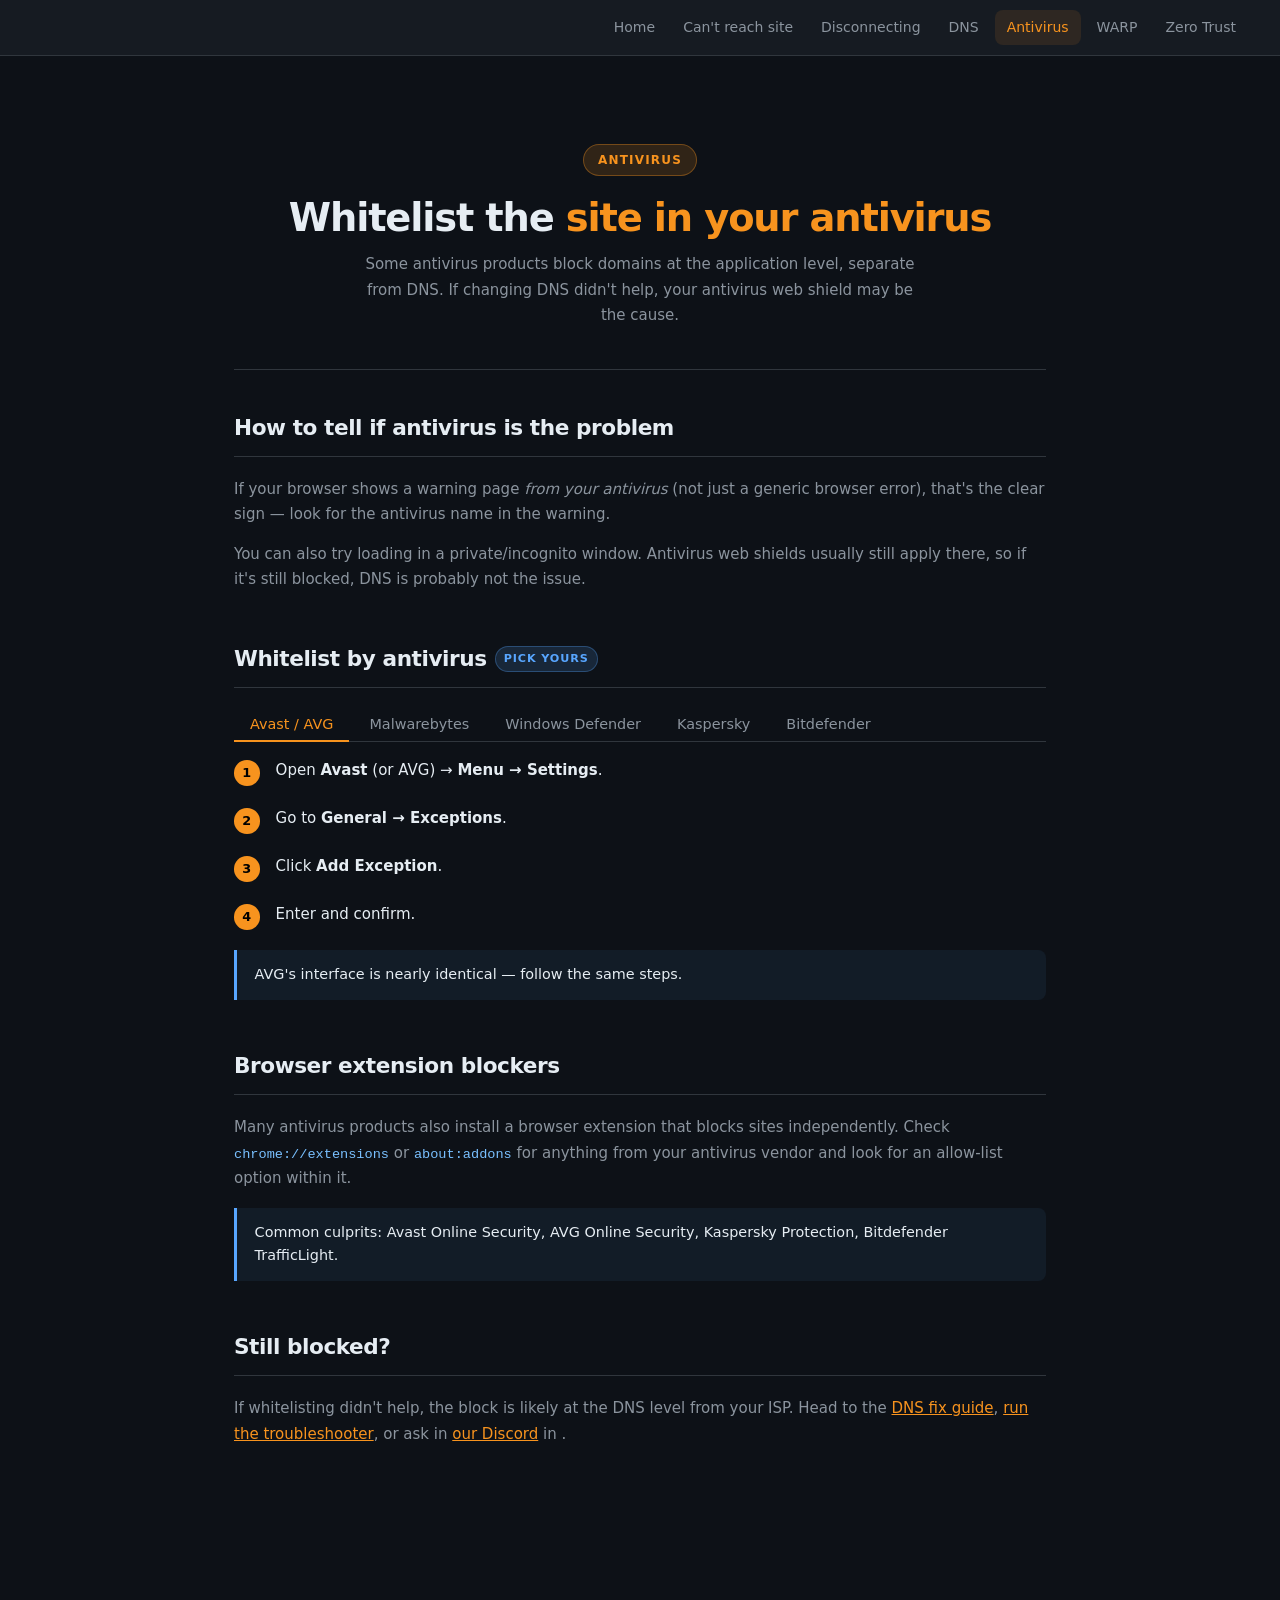
==== commit 0a362fc7: "Back to proper" ====
--- a/antivirus.html
+++ b/antivirus.html
@@ -8,16 +8,7 @@
 </head>
 <body>
 
-<header>
-  <span class="logo"><!-- filled by config.js --></span>
-  <nav>
-    <a href="index.html">Home</a>
-    <a href="dns.html">DNS Fix</a>
-    <a href="warp.html">WARP</a>
-    <a href="antivirus.html" class="active">Antivirus</a>
-    <a href="troubleshoot.html">Troubleshoot</a>
-  </nav>
-</header>
+<div data-component="header"></div>
 
 <div class="page-wrap">
 
@@ -35,19 +26,17 @@
     <h2>How to tell if antivirus is the problem</h2>
     <p>
       If your browser shows a warning page <em>from your antivirus</em> (not just a generic
-      browser error), that's a clear sign. Look for phrases like "Web Shield blocked this page"
-      or the antivirus name in the warning.
+      browser error), that's the clear sign — look for the antivirus name in the warning.
     </p>
     <p>
       You can also try loading <strong data-config="serverDomain"></strong> in a private/incognito
-      window — antivirus web shields usually still apply, so if it's still blocked there,
+      window. Antivirus web shields usually still apply there, so if it's still blocked,
       DNS is probably not the issue.
     </p>
   </div>
 
   <div class="section">
     <h2>Whitelist by antivirus <span class="tag">Pick yours</span></h2>
-
     <div class="os-tabs">
       <div class="tab-buttons">
         <button class="tab-btn active" data-tab="av-avast">Avast / AVG</button>
@@ -59,49 +48,47 @@
 
       <div class="tab-panel active" id="av-avast">
         <ol class="steps">
-          <li><div>Open <strong>Avast</strong> (or AVG) and go to <strong>Menu → Settings</strong>.</div></li>
+          <li><div>Open <strong>Avast</strong> (or AVG) → <strong>Menu → Settings</strong>.</div></li>
           <li><div>Go to <strong>General → Exceptions</strong>.</div></li>
           <li><div>Click <strong>Add Exception</strong>.</div></li>
-          <li><div>Enter <strong data-config="serverDomain"></strong> and click <strong>Add Exception</strong> to confirm.</div></li>
+          <li><div>Enter <strong data-config="serverDomain"></strong> and confirm.</div></li>
         </ol>
-        <div class="callout info">AVG's interface is nearly identical to Avast — follow the same steps.</div>
+        <div class="callout info">AVG's interface is nearly identical — follow the same steps.</div>
       </div>
 
       <div class="tab-panel" id="av-malwarebytes">
         <ol class="steps">
-          <li><div>Open <strong>Malwarebytes</strong> and click <strong>Settings</strong> (gear icon).</div></li>
+          <li><div>Open <strong>Malwarebytes → Settings</strong> (gear icon).</div></li>
           <li><div>Go to the <strong>Allow List</strong> tab.</div></li>
-          <li><div>Click <strong>Add</strong> and select <strong>Allow a Website</strong>.</div></li>
+          <li><div>Click <strong>Add → Allow a Website</strong>.</div></li>
           <li><div>Enter <strong data-config="serverDomain"></strong> and click <strong>Confirm</strong>.</div></li>
         </ol>
-        <div class="callout">If you're using <strong>Malwarebytes Browser Guard</strong> (the extension), also click the extension icon in your browser, find the blocked entry, and click <strong>Trust this website</strong>.</div>
+        <div class="callout">If you use <strong>Malwarebytes Browser Guard</strong>, also click the extension icon in your browser, find the blocked entry, and click <strong>Trust this website</strong>.</div>
       </div>
 
       <div class="tab-panel" id="av-defender">
-        <p>Windows Defender's SmartScreen is the most likely culprit here. It may show an "Unsafe website" warning that you can bypass.</p>
+        <p>Windows Defender's SmartScreen may show an "Unsafe website" warning you can bypass.</p>
         <ol class="steps">
-          <li><div>When you see the SmartScreen block page, click <strong>More information</strong> (or the small text at the bottom).</div></li>
-          <li><div>Click <strong>Go to the site anyway (unsafe)</strong>. This creates a one-time exception.</div></li>
+          <li><div>When you see the SmartScreen block, click <strong>More information</strong>.</div></li>
+          <li><div>Click <strong>Go to the site anyway (unsafe)</strong>.</div></li>
         </ol>
-        <p>To reduce repeated warnings, open <strong>Windows Security → App &amp; browser control → Reputation-based protection settings</strong> and review SmartScreen settings for Microsoft Edge. The most reliable permanent fix remains switching DNS as described in the <a href="dns.html">DNS guide</a>.</p>
+        <p>For a more permanent fix, the <a href="dns.html">DNS change</a> is more reliable than SmartScreen whitelisting, which is limited on a per-site basis.</p>
       </div>
 
       <div class="tab-panel" id="av-kaspersky">
         <ol class="steps">
-          <li><div>Open <strong>Kaspersky</strong> and go to <strong>Settings → General → Exclusions and actions on object detection</strong>.</div></li>
-          <li><div>Click <strong>Manage Exclusions</strong>.</div></li>
-          <li><div>Click <strong>Add</strong> and enter <strong data-config="serverDomain"></strong>.</div></li>
-          <li><div>Make sure to check <strong>Web Anti-Virus</strong> in the components list.</div></li>
-          <li><div>Click <strong>Add</strong> to save.</div></li>
+          <li><div>Open <strong>Kaspersky → Settings → General → Exclusions</strong>.</div></li>
+          <li><div>Click <strong>Manage Exclusions → Add</strong>.</div></li>
+          <li><div>Enter <strong data-config="serverDomain"></strong>.</div></li>
+          <li><div>Check <strong>Web Anti-Virus</strong> in the components list and click <strong>Add</strong>.</div></li>
         </ol>
       </div>
 
       <div class="tab-panel" id="av-bitdefender">
         <ol class="steps">
-          <li><div>Open <strong>Bitdefender</strong> and go to <strong>Protection → Online Threat Prevention</strong>.</div></li>
-          <li><div>Click <strong>Settings</strong> under Online Threat Prevention.</div></li>
-          <li><div>Scroll to <strong>Whitelist</strong> and click <strong>Manage Whitelist</strong>.</div></li>
-          <li><div>Click <strong>Add</strong>, enter <strong data-config="serverDomain"></strong>, and click <strong>Add</strong> to confirm.</div></li>
+          <li><div>Open <strong>Bitdefender → Protection → Online Threat Prevention → Settings</strong>.</div></li>
+          <li><div>Click <strong>Manage Whitelist → Add</strong>.</div></li>
+          <li><div>Enter <strong data-config="serverDomain"></strong> and confirm.</div></li>
         </ol>
       </div>
     </div>
@@ -110,10 +97,9 @@
   <div class="section">
     <h2>Browser extension blockers</h2>
     <p>
-      If your antivirus installs a <strong>browser extension</strong> (many do), that extension
-      may block the site independently. Check your extensions (usually at <code>chrome://extensions</code>
-      or <code>about:addons</code>) for anything from your antivirus vendor and look for a whitelist
-      or allow-list option within it.
+      Many antivirus products also install a browser extension that blocks sites independently.
+      Check <code>chrome://extensions</code> or <code>about:addons</code> for anything from
+      your antivirus vendor and look for an allow-list option within it.
     </p>
     <div class="callout info">Common culprits: Avast Online Security, AVG Online Security, Kaspersky Protection, Bitdefender TrafficLight.</div>
   </div>
@@ -121,8 +107,8 @@
   <div class="section">
     <h2>Still blocked?</h2>
     <p>
-      If whitelisting didn't help, the block is likely at the DNS level from your ISP rather
-      than from your antivirus. Head to the <a href="dns.html">DNS fix guide</a>,
+      If whitelisting didn't help, the block is likely at the DNS level from your ISP.
+      Head to the <a href="dns.html">DNS fix guide</a>,
       <a href="troubleshoot.html">run the troubleshooter</a>, or ask in
       <a href="#" data-discord>our Discord</a> in <strong data-config="discordChannel"></strong>.
     </p>
@@ -130,9 +116,8 @@
 
 </div>
 
-<footer><!-- filled by config.js --></footer>
+<div data-component="footer"></div>
 
-<script src="config.js"></script>
-<script src="shared.js"></script>
+<script src="loader.js"></script>
 </body>
 </html>
--- a/shared.css
+++ b/shared.css
@@ -31,7 +31,7 @@
   padding: 0 2rem;
   display: flex;
   align-items: center;
-  gap: 1rem;
+  gap: 1.25rem;
   height: 56px;
   position: sticky;
   top: 0;
@@ -44,6 +44,7 @@
   color: var(--accent);
   letter-spacing: -0.02em;
   white-space: nowrap;
+  flex-shrink: 0;
 }
 
 nav {
@@ -51,6 +52,7 @@
   gap: 0.25rem;
   margin-left: auto;
   flex-wrap: wrap;
+  justify-content: flex-end;
 }
 
 nav a {
@@ -325,9 +327,15 @@
   margin-top: 4rem;
 }
 
-@media (max-width: 600px) {
-  header { padding: 0 1rem; gap: 0.5rem; }
-  .logo { font-size: 0.9rem; }
+@media (max-width: 700px) {
+  header {
+    padding: 0.5rem 1rem;
+    gap: 0.5rem;
+    flex-wrap: wrap;
+    height: auto;
+  }
+  .logo { font-size: 0.9rem; width: 100%; }
+  nav { margin-left: 0; width: 100%; }
   nav a { padding: 0.3rem 0.5rem; font-size: 0.78rem; }
   .page-wrap { padding: 1.5rem 1rem 4rem; }
 }
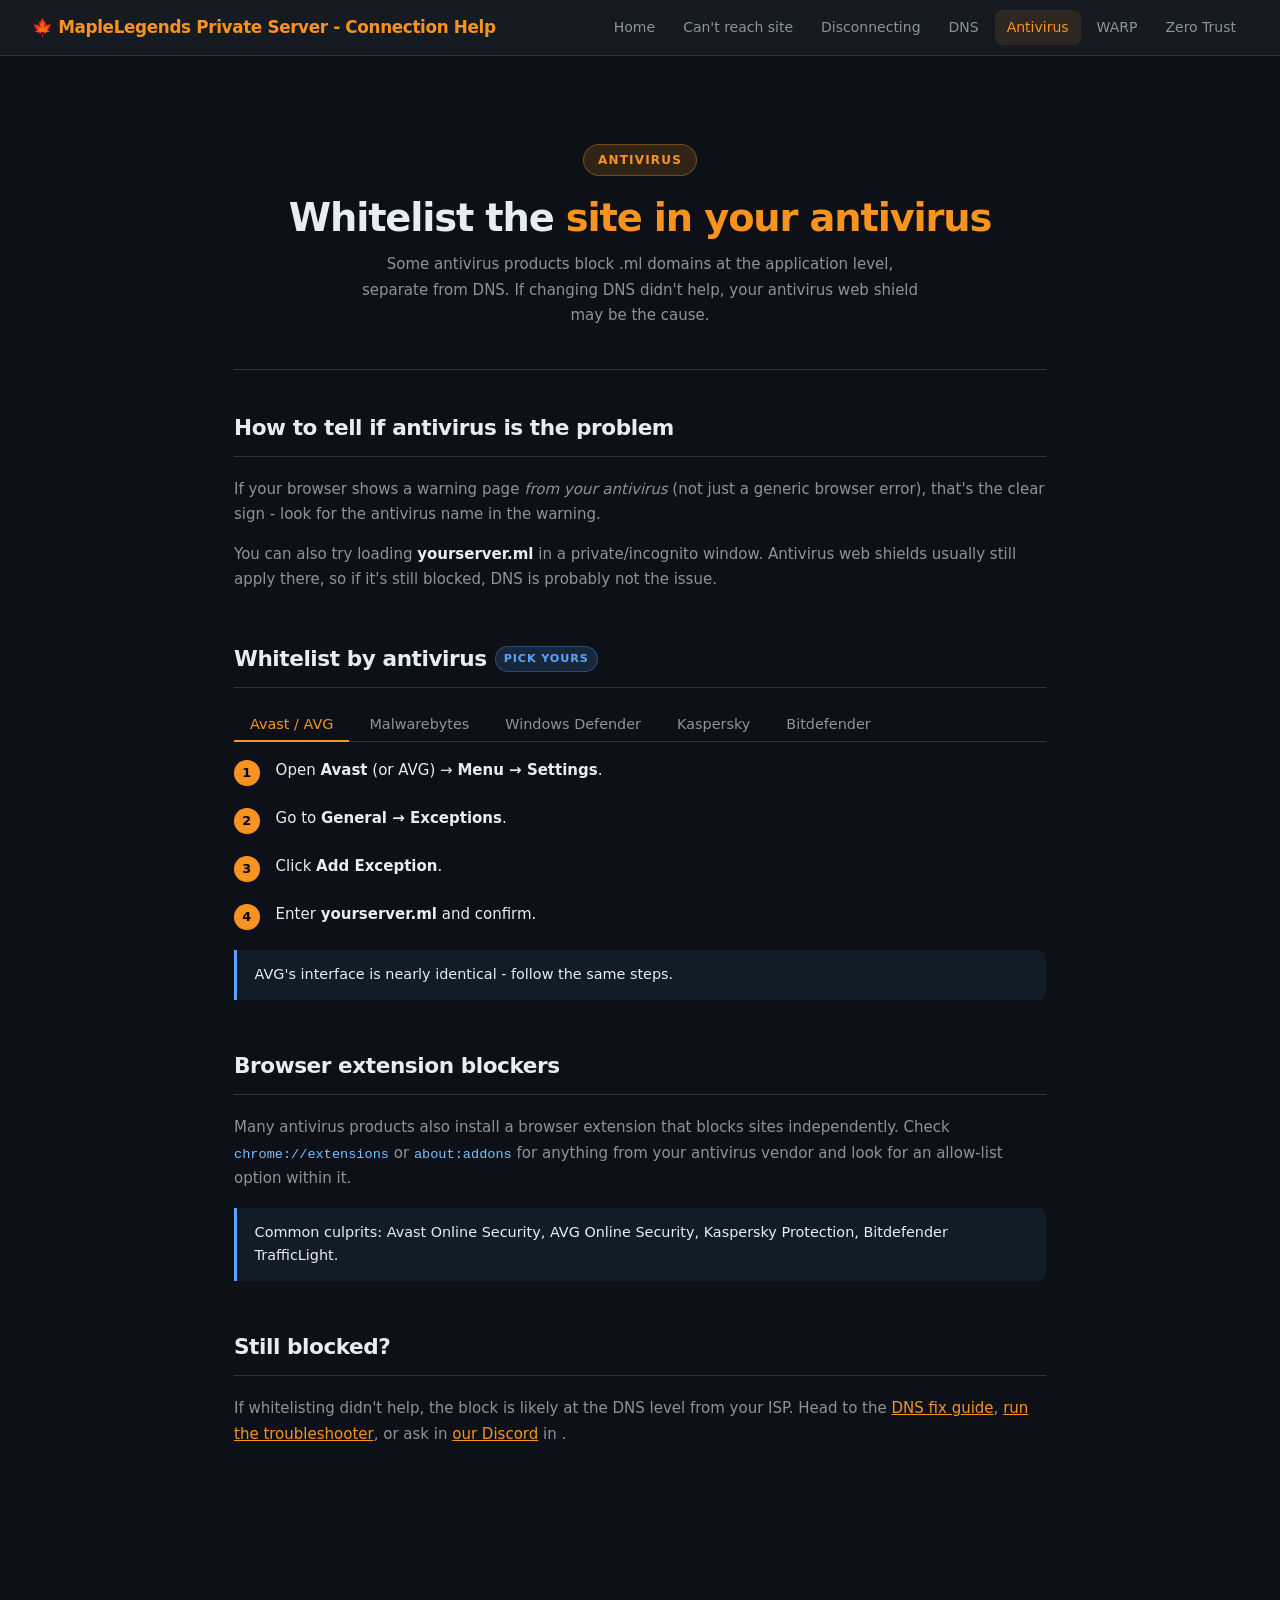
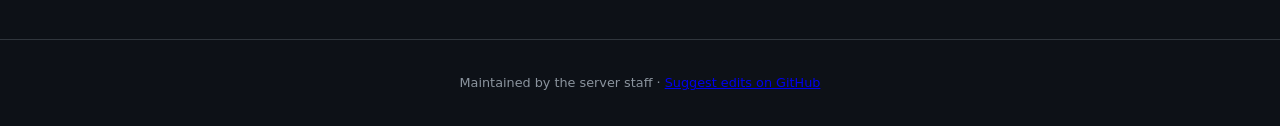
==== commit df4cc0d1: "Getting back to it" ====
--- a/antivirus.html
+++ b/antivirus.html
@@ -1,123 +1,153 @@
 <!DOCTYPE html>
 <html lang="en">
+
 <head>
-  <meta charset="UTF-8" />
-  <meta name="viewport" content="width=device-width, initial-scale=1.0" />
-  <title>Antivirus Fix — Connection Help</title>
-  <link rel="stylesheet" href="shared.css" />
+    <meta charset="UTF-8" />
+    <meta name="viewport" content="width=device-width, initial-scale=1.0" />
+    <title>Antivirus Fix - Connection Help</title>
+    <link rel="stylesheet" href="shared.css" />
 </head>
+
 <body>
 
-<div data-component="header"></div>
+    <div data-component="header"></div>
 
-<div class="page-wrap">
+    <div class="page-wrap">
 
-  <div class="hero">
-    <div class="hero-badge">Antivirus</div>
-    <h1>Whitelist the <span>site in your antivirus</span></h1>
-    <p>
-      Some antivirus products block <span data-config="serverTLD"></span> domains at the
-      application level, separate from DNS. If changing DNS didn't help, your antivirus
-      web shield may be the cause.
-    </p>
-  </div>
+        <div class="hero">
+            <div class="hero-badge">Antivirus</div>
+            <h1>Whitelist the <span>site in your antivirus</span></h1>
+            <p>
+                Some antivirus products block <span data-config="serverTLD"></span> domains at the application level, separate from DNS. If changing DNS didn't help, your antivirus web shield may be the cause.
+            </p>
+        </div>
 
-  <div class="section">
-    <h2>How to tell if antivirus is the problem</h2>
-    <p>
-      If your browser shows a warning page <em>from your antivirus</em> (not just a generic
-      browser error), that's the clear sign — look for the antivirus name in the warning.
-    </p>
-    <p>
-      You can also try loading <strong data-config="serverDomain"></strong> in a private/incognito
-      window. Antivirus web shields usually still apply there, so if it's still blocked,
-      DNS is probably not the issue.
-    </p>
-  </div>
+        <div class="section">
+            <h2>How to tell if antivirus is the problem</h2>
+            <p>
+                If your browser shows a warning page <em>from your antivirus</em> (not just a generic browser error), that's the clear sign - look for the antivirus name in the warning.
+            </p>
+            <p>
+                You can also try loading <strong data-config="serverDomain"></strong> in a private/incognito window. Antivirus web shields usually still apply there, so if it's still blocked, DNS is probably not the issue.
+            </p>
+        </div>
 
-  <div class="section">
-    <h2>Whitelist by antivirus <span class="tag">Pick yours</span></h2>
-    <div class="os-tabs">
-      <div class="tab-buttons">
-        <button class="tab-btn active" data-tab="av-avast">Avast / AVG</button>
-        <button class="tab-btn" data-tab="av-malwarebytes">Malwarebytes</button>
-        <button class="tab-btn" data-tab="av-defender">Windows Defender</button>
-        <button class="tab-btn" data-tab="av-kaspersky">Kaspersky</button>
-        <button class="tab-btn" data-tab="av-bitdefender">Bitdefender</button>
-      </div>
+        <div class="section">
+            <h2>Whitelist by antivirus <span class="tag">Pick yours</span></h2>
+            <div class="os-tabs">
+                <div class="tab-buttons">
+                    <button class="tab-btn active" data-tab="av-avast">Avast / AVG</button>
+                    <button class="tab-btn" data-tab="av-malwarebytes">Malwarebytes</button>
+                    <button class="tab-btn" data-tab="av-defender">Windows Defender</button>
+                    <button class="tab-btn" data-tab="av-kaspersky">Kaspersky</button>
+                    <button class="tab-btn" data-tab="av-bitdefender">Bitdefender</button>
+                </div>
 
-      <div class="tab-panel active" id="av-avast">
-        <ol class="steps">
-          <li><div>Open <strong>Avast</strong> (or AVG) → <strong>Menu → Settings</strong>.</div></li>
-          <li><div>Go to <strong>General → Exceptions</strong>.</div></li>
-          <li><div>Click <strong>Add Exception</strong>.</div></li>
-          <li><div>Enter <strong data-config="serverDomain"></strong> and confirm.</div></li>
-        </ol>
-        <div class="callout info">AVG's interface is nearly identical — follow the same steps.</div>
-      </div>
+                <div class="tab-panel active" id="av-avast">
+                    <ol class="steps">
+                        <li>
+                            <div>Open <strong>Avast</strong> (or AVG) → <strong>Menu → Settings</strong>.</div>
+                        </li>
+                        <li>
+                            <div>Go to <strong>General → Exceptions</strong>.</div>
+                        </li>
+                        <li>
+                            <div>Click <strong>Add Exception</strong>.</div>
+                        </li>
+                        <li>
+                            <div>Enter <strong data-config="serverDomain"></strong> and confirm.</div>
+                        </li>
+                    </ol>
+                    <div class="callout info">AVG's interface is nearly identical - follow the same steps.</div>
+                </div>
 
-      <div class="tab-panel" id="av-malwarebytes">
-        <ol class="steps">
-          <li><div>Open <strong>Malwarebytes → Settings</strong> (gear icon).</div></li>
-          <li><div>Go to the <strong>Allow List</strong> tab.</div></li>
-          <li><div>Click <strong>Add → Allow a Website</strong>.</div></li>
-          <li><div>Enter <strong data-config="serverDomain"></strong> and click <strong>Confirm</strong>.</div></li>
-        </ol>
-        <div class="callout">If you use <strong>Malwarebytes Browser Guard</strong>, also click the extension icon in your browser, find the blocked entry, and click <strong>Trust this website</strong>.</div>
-      </div>
+                <div class="tab-panel" id="av-malwarebytes">
+                    <ol class="steps">
+                        <li>
+                            <div>Open <strong>Malwarebytes → Settings</strong> (gear icon).</div>
+                        </li>
+                        <li>
+                            <div>Go to the <strong>Allow List</strong> tab.</div>
+                        </li>
+                        <li>
+                            <div>Click <strong>Add → Allow a Website</strong>.</div>
+                        </li>
+                        <li>
+                            <div>Enter <strong data-config="serverDomain"></strong> and click <strong>Confirm</strong>.</div>
+                        </li>
+                    </ol>
+                    <div class="callout">If you use <strong>Malwarebytes Browser Guard</strong>, also click the extension icon in your browser, find the blocked entry, and click <strong>Trust this website</strong>.</div>
+                </div>
 
-      <div class="tab-panel" id="av-defender">
-        <p>Windows Defender's SmartScreen may show an "Unsafe website" warning you can bypass.</p>
-        <ol class="steps">
-          <li><div>When you see the SmartScreen block, click <strong>More information</strong>.</div></li>
-          <li><div>Click <strong>Go to the site anyway (unsafe)</strong>.</div></li>
-        </ol>
-        <p>For a more permanent fix, the <a href="dns.html">DNS change</a> is more reliable than SmartScreen whitelisting, which is limited on a per-site basis.</p>
-      </div>
+                <div class="tab-panel" id="av-defender">
+                    <p>Windows Defender's SmartScreen may show an "Unsafe website" warning you can bypass.</p>
+                    <ol class="steps">
+                        <li>
+                            <div>When you see the SmartScreen block, click <strong>More information</strong>.</div>
+                        </li>
+                        <li>
+                            <div>Click <strong>Go to the site anyway (unsafe)</strong>.</div>
+                        </li>
+                    </ol>
+                    <p>For a more permanent fix, the <a href="dns.html">DNS change</a> is more reliable than SmartScreen whitelisting, which is limited on a per-site basis.</p>
+                </div>
 
-      <div class="tab-panel" id="av-kaspersky">
-        <ol class="steps">
-          <li><div>Open <strong>Kaspersky → Settings → General → Exclusions</strong>.</div></li>
-          <li><div>Click <strong>Manage Exclusions → Add</strong>.</div></li>
-          <li><div>Enter <strong data-config="serverDomain"></strong>.</div></li>
-          <li><div>Check <strong>Web Anti-Virus</strong> in the components list and click <strong>Add</strong>.</div></li>
-        </ol>
-      </div>
+                <div class="tab-panel" id="av-kaspersky">
+                    <ol class="steps">
+                        <li>
+                            <div>Open <strong>Kaspersky → Settings → General → Exclusions</strong>.</div>
+                        </li>
+                        <li>
+                            <div>Click <strong>Manage Exclusions → Add</strong>.</div>
+                        </li>
+                        <li>
+                            <div>Enter <strong data-config="serverDomain"></strong>.</div>
+                        </li>
+                        <li>
+                            <div>Check <strong>Web Anti-Virus</strong> in the components list and click <strong>Add</strong>.</div>
+                        </li>
+                    </ol>
+                </div>
 
-      <div class="tab-panel" id="av-bitdefender">
-        <ol class="steps">
-          <li><div>Open <strong>Bitdefender → Protection → Online Threat Prevention → Settings</strong>.</div></li>
-          <li><div>Click <strong>Manage Whitelist → Add</strong>.</div></li>
-          <li><div>Enter <strong data-config="serverDomain"></strong> and confirm.</div></li>
-        </ol>
-      </div>
+                <div class="tab-panel" id="av-bitdefender">
+                    <ol class="steps">
+                        <li>
+                            <div>Open <strong>Bitdefender → Protection → Online Threat Prevention → Settings</strong>.</div>
+                        </li>
+                        <li>
+                            <div>Click <strong>Manage Whitelist → Add</strong>.</div>
+                        </li>
+                        <li>
+                            <div>Enter <strong data-config="serverDomain"></strong> and confirm.</div>
+                        </li>
+                    </ol>
+                </div>
+            </div>
+        </div>
+
+        <div class="section">
+            <h2>Browser extension blockers</h2>
+            <p>
+                Many antivirus products also install a browser extension that blocks sites independently. Check <code>chrome://extensions</code> or <code>about:addons</code> for anything from your antivirus vendor and look for an allow-list option within
+                it.
+            </p>
+            <div class="callout info">Common culprits: Avast Online Security, AVG Online Security, Kaspersky Protection, Bitdefender TrafficLight.</div>
+        </div>
+
+        <div class="section">
+            <h2>Still blocked?</h2>
+            <p>
+                If whitelisting didn't help, the block is likely at the DNS level from your ISP. Head to the <a href="dns.html">DNS fix guide</a>,
+                <a href="troubleshoot.html">run the troubleshooter</a>, or ask in
+                <a href="#" data-discord>our Discord</a> in <strong data-config="discordChannel"></strong>.
+            </p>
+        </div>
+
     </div>
-  </div>
 
-  <div class="section">
-    <h2>Browser extension blockers</h2>
-    <p>
-      Many antivirus products also install a browser extension that blocks sites independently.
-      Check <code>chrome://extensions</code> or <code>about:addons</code> for anything from
-      your antivirus vendor and look for an allow-list option within it.
-    </p>
-    <div class="callout info">Common culprits: Avast Online Security, AVG Online Security, Kaspersky Protection, Bitdefender TrafficLight.</div>
-  </div>
+    <div data-component="footer"></div>
 
-  <div class="section">
-    <h2>Still blocked?</h2>
-    <p>
-      If whitelisting didn't help, the block is likely at the DNS level from your ISP.
-      Head to the <a href="dns.html">DNS fix guide</a>,
-      <a href="troubleshoot.html">run the troubleshooter</a>, or ask in
-      <a href="#" data-discord>our Discord</a> in <strong data-config="discordChannel"></strong>.
-    </p>
-  </div>
+    <script src="loader.js"></script>
+</body>
 
-</div>
-
-<div data-component="footer"></div>
-
-<script src="loader.js"></script>
-</body>
-</html>
+</html>
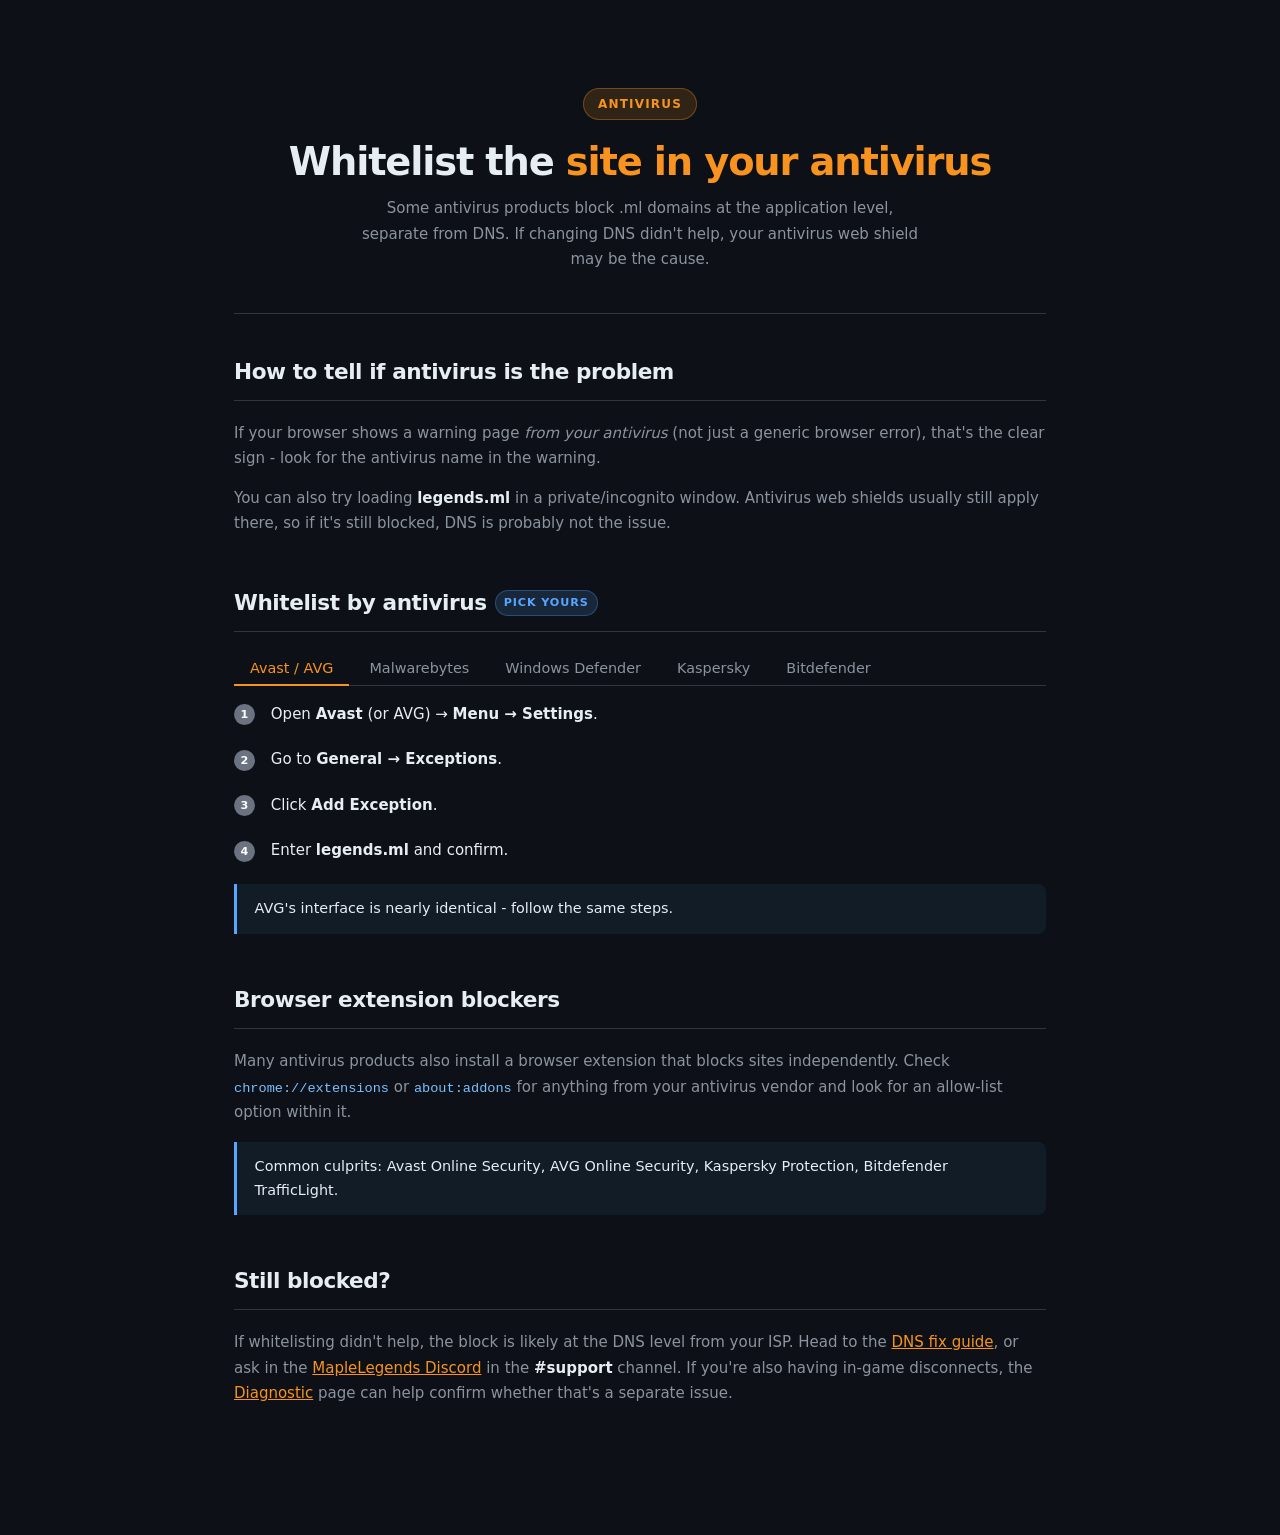
==== commit 3b0dafb5: "Initial commit" ====
--- a/antivirus.html
+++ b/antivirus.html
@@ -89,7 +89,7 @@
                             <div>Click <strong>Go to the site anyway (unsafe)</strong>.</div>
                         </li>
                     </ol>
-                    <p>For a more permanent fix, the <a href="dns.html">DNS change</a> is more reliable than SmartScreen whitelisting, which is limited on a per-site basis.</p>
+                    <p>For a more permanent fix, the <a href="dns">DNS change</a> is more reliable than SmartScreen whitelisting, which is limited on a per-site basis.</p>
                 </div>
 
                 <div class="tab-panel" id="av-kaspersky">
@@ -137,9 +137,8 @@
         <div class="section">
             <h2>Still blocked?</h2>
             <p>
-                If whitelisting didn't help, the block is likely at the DNS level from your ISP. Head to the <a href="dns.html">DNS fix guide</a>,
-                <a href="troubleshoot.html">run the troubleshooter</a>, or ask in
-                <a href="#" data-discord>our Discord</a> in <strong data-config="discordChannel"></strong>.
+                If whitelisting didn't help, the block is likely at the DNS level from your ISP. Head to the <a href="dns">DNS fix guide</a>, or ask in the
+                <a href="#" data-discord>MapleLegends Discord</a> in the <strong>#support</strong> channel. If you're also having in-game disconnects, the <a href="diagnose">Diagnostic</a> page can help confirm whether that's a separate issue.
             </p>
         </div>
 
--- a/shared.css
+++ b/shared.css
@@ -1,341 +1,637 @@
 :root {
-  --bg:        #0d1117;
-  --surface:   #161b22;
-  --border:    #30363d;
-  --accent:    #f7931e;
-  --accent2:   #ffe066;
-  --text:      #e6edf3;
-  --muted:     #8b949e;
-  --green:     #3fb950;
-  --red:       #f85149;
-  --blue:      #58a6ff;
-  --radius:    8px;
-  --font-body: 'Segoe UI', system-ui, sans-serif;
-  --font-mono: 'Cascadia Code', 'Fira Code', 'Consolas', monospace;
-}
-
-* { box-sizing: border-box; margin: 0; padding: 0; }
+    --bg: #0d1117;
+    --surface: #161b22;
+    --border: #30363d;
+    --accent: #f7931e;
+    --accent2: #ffe066;
+    --text: #e6edf3;
+    --muted: #8b949e;
+    --green: #3fb950;
+    --red: #f85149;
+    --blue: #58a6ff;
+    --radius: 8px;
+    --font-body: 'Segoe UI', system-ui, sans-serif;
+    --font-mono: 'Cascadia Code', 'Fira Code', 'Consolas', monospace;
+}
+
+* {
+    box-sizing: border-box;
+    margin: 0;
+    padding: 0;
+}
+
+a {
+    color: var(--accent);
+}
 
 body {
-  background: var(--bg);
-  color: var(--text);
-  font-family: var(--font-body);
-  font-size: 15px;
-  line-height: 1.7;
-}
+    background: var(--bg);
+    color: var(--text);
+    font-family: var(--font-body);
+    font-size: 15px;
+    line-height: 1.7;
+}
+
 
 /* ── Header ── */
+
 header {
-  background: var(--surface);
-  border-bottom: 1px solid var(--border);
-  padding: 0 2rem;
-  display: flex;
-  align-items: center;
-  gap: 1.25rem;
-  height: 56px;
-  position: sticky;
-  top: 0;
-  z-index: 100;
+    background: var(--surface);
+    border-bottom: 1px solid var(--border);
+    padding: 0 2rem;
+    display: flex;
+    align-items: center;
+    gap: 1.25rem;
+    height: 56px;
+    position: sticky;
+    top: 0;
+    z-index: 100;
 }
 
 .logo {
-  font-size: 1.05rem;
-  font-weight: 700;
-  color: var(--accent);
-  letter-spacing: -0.02em;
-  white-space: nowrap;
-  flex-shrink: 0;
+    font-size: 1.05rem;
+    font-weight: 700;
+    color: var(--accent);
+    letter-spacing: -0.02em;
+    white-space: nowrap;
+    flex-shrink: 0;
 }
 
 nav {
-  display: flex;
-  gap: 0.25rem;
-  margin-left: auto;
-  flex-wrap: wrap;
-  justify-content: flex-end;
+    display: flex;
+    gap: 0.25rem;
+    margin-left: auto;
+    flex-wrap: wrap;
+    justify-content: flex-end;
 }
 
 nav a {
-  color: var(--muted);
-  text-decoration: none;
-  padding: 0.35rem 0.75rem;
-  border-radius: var(--radius);
-  font-size: 0.875rem;
-  transition: color 0.15s, background 0.15s;
-}
-
-nav a:hover, nav a.active {
-  color: var(--accent);
-  background: rgba(247,147,30,0.1);
-}
+    color: var(--muted);
+    text-decoration: none;
+    padding: 0.35rem 0.75rem;
+    border-radius: var(--radius);
+    font-size: 0.875rem;
+    transition: color 0.15s, background 0.15s;
+}
+
+nav a:hover,
+nav a.active {
+    color: var(--accent);
+    background: rgba(247, 147, 30, 0.1);
+}
+
+
+/* ── Nav dropdown ── */
+
+.dropdown {
+    position: relative;
+    display: flex;
+    align-items: center;
+    /* vertically center the toggle with sibling nav links */
+}
+
+.dropdown-toggle {
+    appearance: none;
+    -webkit-appearance: none;
+    -moz-appearance: none;
+    background-color: transparent;
+    /* explicit, so OS/browser accent-color themes can't fill it in */
+    border: none;
+    outline: none;
+    box-shadow: none;
+    margin: 0;
+    font-family: var(--font-body);
+    color: var(--muted);
+    padding: 0.35rem 0.75rem;
+    border-radius: var(--radius);
+    font-size: 0.875rem;
+    line-height: inherit;
+    cursor: pointer;
+    transition: color 0.15s, background-color 0.15s;
+}
+
+.dropdown-toggle::after {
+    content: "\25BE";
+    font-size: 0.7em;
+    margin-left: 0.3em;
+}
+
+.dropdown-toggle:hover,
+.dropdown-toggle:focus-visible,
+.dropdown-toggle.active,
+.dropdown.open .dropdown-toggle {
+    color: var(--accent);
+    background-color: rgba(247, 147, 30, 0.1);
+}
+
+.dropdown-menu {
+    display: none;
+    position: absolute;
+    top: 100%;
+    right: 0;
+    min-width: 160px;
+    /* Padding (not margin) creates an invisible hover "bridge" between the
+     toggle and the menu, so moving the cursor down doesn't break :hover */
+    padding-top: 0.5rem;
+    z-index: 200;
+}
+
+.dropdown.open .dropdown-menu,
+.dropdown:hover .dropdown-menu {
+    display: block;
+}
+
+.dropdown-menu-inner {
+    display: flex;
+    flex-direction: column;
+    gap: 0.15rem;
+    background: var(--surface);
+    border: 1px solid var(--border);
+    border-radius: var(--radius);
+    box-shadow: 0 8px 24px rgba(1, 4, 9, 0.5);
+    padding: 0.35rem;
+}
+
+.dropdown-menu-inner a {
+    padding: 0.45rem 0.75rem;
+    white-space: nowrap;
+}
+
 
 /* ── Layout ── */
+
 .page-wrap {
-  max-width: 860px;
-  margin: 0 auto;
-  padding: 2.5rem 1.5rem 5rem;
-}
+    max-width: 860px;
+    margin: 0 auto;
+    padding: 2.5rem 1.5rem 5rem;
+}
+
 
 /* ── Hero ── */
+
 .hero {
-  text-align: center;
-  padding: 3rem 1rem 2.5rem;
-  border-bottom: 1px solid var(--border);
-  margin-bottom: 2.5rem;
+    text-align: center;
+    padding: 3rem 1rem 2.5rem;
+    border-bottom: 1px solid var(--border);
+    margin-bottom: 2.5rem;
 }
 
 .hero-badge {
-  display: inline-block;
-  background: rgba(247,147,30,0.15);
-  border: 1px solid rgba(247,147,30,0.35);
-  color: var(--accent);
-  font-size: 0.75rem;
-  font-weight: 600;
-  letter-spacing: 0.1em;
-  text-transform: uppercase;
-  padding: 0.3rem 0.85rem;
-  border-radius: 99px;
-  margin-bottom: 1.25rem;
+    display: inline-block;
+    background: rgba(247, 147, 30, 0.15);
+    border: 1px solid rgba(247, 147, 30, 0.35);
+    color: var(--accent);
+    font-size: 0.75rem;
+    font-weight: 600;
+    letter-spacing: 0.1em;
+    text-transform: uppercase;
+    padding: 0.3rem 0.85rem;
+    border-radius: 99px;
+    margin-bottom: 1.25rem;
 }
 
 h1 {
-  font-size: clamp(1.6rem, 4vw, 2.4rem);
-  font-weight: 800;
-  line-height: 1.15;
-  letter-spacing: -0.03em;
-  margin-bottom: 0.75rem;
-}
-
-h1 span { color: var(--accent); }
+    font-size: clamp(1.6rem, 4vw, 2.4rem);
+    font-weight: 800;
+    line-height: 1.15;
+    letter-spacing: -0.03em;
+    margin-bottom: 0.75rem;
+}
+
+h1 span {
+    color: var(--accent);
+}
 
 .hero p {
-  color: var(--muted);
-  max-width: 560px;
-  margin: 0 auto;
-}
+    color: var(--muted);
+    max-width: 560px;
+    margin: 0 auto;
+}
+
 
 /* ── Cards ── */
+
 .card-grid {
-  display: grid;
-  grid-template-columns: repeat(auto-fit, minmax(220px, 1fr));
-  gap: 1rem;
-  margin-bottom: 3rem;
+    display: grid;
+    grid-template-columns: repeat(auto-fit, minmax(220px, 1fr));
+    gap: 1rem;
+    margin-bottom: 3rem;
 }
 
 .card {
-  background: var(--surface);
-  border: 1px solid var(--border);
-  border-radius: var(--radius);
-  padding: 1.25rem 1.5rem;
-  text-decoration: none;
-  color: var(--text);
-  transition: border-color 0.15s, transform 0.15s;
-  display: block;
+    background: var(--surface);
+    border: 1px solid var(--border);
+    border-radius: var(--radius);
+    padding: 1.25rem 1.5rem;
+    text-decoration: none;
+    color: var(--text);
+    transition: border-color 0.15s, transform 0.15s;
+    display: block;
 }
 
 .card:hover {
-  border-color: var(--accent);
-  transform: translateY(-2px);
-}
-
-.card-icon { font-size: 1.75rem; margin-bottom: 0.5rem; }
-.card-title { font-weight: 700; margin-bottom: 0.25rem; }
-.card-desc { font-size: 0.85rem; color: var(--muted); }
+    border-color: var(--accent);
+    transform: translateY(-2px);
+}
+
+.card-icon {
+    font-size: 1.75rem;
+    margin-bottom: 0.5rem;
+}
+
+.card-title {
+    font-weight: 700;
+    margin-bottom: 0.25rem;
+}
+
+.card-desc {
+    font-size: 0.85rem;
+    color: var(--muted);
+}
+
 
 /* ── Section headings ── */
-.section { margin-bottom: 3rem; }
+
+.section {
+    margin-bottom: 3rem;
+}
 
 h2 {
-  font-size: 1.35rem;
-  font-weight: 700;
-  letter-spacing: -0.02em;
-  padding-bottom: 0.6rem;
-  border-bottom: 1px solid var(--border);
-  margin-bottom: 1.25rem;
-  display: flex;
-  align-items: center;
-  gap: 0.5rem;
+    font-size: 1.35rem;
+    font-weight: 700;
+    letter-spacing: -0.02em;
+    padding-bottom: 0.6rem;
+    border-bottom: 1px solid var(--border);
+    margin-bottom: 1.25rem;
+    display: flex;
+    align-items: center;
+    gap: 0.5rem;
 }
 
 h2 .tag {
-  font-size: 0.7rem;
-  font-weight: 600;
-  letter-spacing: 0.08em;
-  text-transform: uppercase;
-  background: rgba(88,166,255,0.15);
-  border: 1px solid rgba(88,166,255,0.3);
-  color: var(--blue);
-  padding: 0.15rem 0.5rem;
-  border-radius: 99px;
+    font-size: 0.7rem;
+    font-weight: 600;
+    letter-spacing: 0.08em;
+    text-transform: uppercase;
+    background: rgba(88, 166, 255, 0.15);
+    border: 1px solid rgba(88, 166, 255, 0.3);
+    color: var(--blue);
+    padding: 0.15rem 0.5rem;
+    border-radius: 99px;
 }
 
 h3 {
-  font-size: 1rem;
-  font-weight: 600;
-  margin: 1.5rem 0 0.6rem;
-  color: var(--accent2);
-}
-
-p { margin-bottom: 0.85rem; color: var(--muted); }
-p strong { color: var(--text); }
-p a { color: var(--accent); }
+    font-size: 1rem;
+    font-weight: 600;
+    margin: 1.5rem 0 0.6rem;
+    color: var(--accent2);
+}
+
+p {
+    margin-bottom: 0.85rem;
+    color: var(--muted);
+}
+
+p strong {
+    color: var(--text);
+}
+
+p a {
+    color: var(--accent);
+}
+
 
 /* ── Callout boxes ── */
+
 .callout {
-  border-left: 3px solid var(--accent);
-  background: rgba(247,147,30,0.07);
-  border-radius: 0 var(--radius) var(--radius) 0;
-  padding: 0.85rem 1.1rem;
-  margin: 1rem 0;
-  font-size: 0.9rem;
-  color: var(--text);
-  line-height: 1.6;
-}
-
-.callout a { color: var(--accent); }
+    border-left: 3px solid var(--accent);
+    background: rgba(247, 147, 30, 0.07);
+    border-radius: 0 var(--radius) var(--radius) 0;
+    padding: 0.85rem 1.1rem;
+    margin: 1rem 0;
+    font-size: 0.9rem;
+    color: var(--text);
+    line-height: 1.6;
+}
+
+.callout a {
+    color: var(--accent);
+}
 
 .callout.info {
-  border-color: var(--blue);
-  background: rgba(88,166,255,0.07);
+    border-color: var(--blue);
+    background: rgba(88, 166, 255, 0.07);
 }
 
 .callout.success {
-  border-color: var(--green);
-  background: rgba(63,185,80,0.07);
+    border-color: var(--green);
+    background: rgba(63, 185, 80, 0.07);
 }
 
 .callout.danger {
-  border-color: var(--red);
-  background: rgba(248,81,73,0.07);
-}
+    border-color: var(--red);
+    background: rgba(248, 81, 73, 0.07);
+}
+
 
 /* ── Code blocks ── */
+
 pre {
-  background: #010409;
-  border: 1px solid var(--border);
-  border-radius: var(--radius);
-  padding: 1rem 1.25rem;
-  overflow-x: auto;
-  margin: 0.75rem 0 1rem;
-  position: relative;
+    background: #010409;
+    border: 1px solid var(--border);
+    border-radius: var(--radius);
+    padding: 1rem 1.25rem;
+    overflow-x: auto;
+    margin: 0.75rem 0 1rem;
+    position: relative;
 }
 
 code {
-  font-family: var(--font-mono);
-  font-size: 0.85rem;
-  color: #79c0ff;
-}
-
-pre code { color: #e6edf3; }
+    font-family: var(--font-mono);
+    font-size: 0.85rem;
+    color: #79c0ff;
+}
+
+pre code {
+    color: #e6edf3;
+}
 
 .copy-btn {
-  position: absolute;
-  top: 0.6rem;
-  right: 0.6rem;
-  background: var(--surface);
-  border: 1px solid var(--border);
-  color: var(--muted);
-  font-size: 0.75rem;
-  padding: 0.2rem 0.6rem;
-  border-radius: 4px;
-  cursor: pointer;
-  font-family: var(--font-body);
-  transition: color 0.15s, border-color 0.15s;
-}
-
-.copy-btn:hover { color: var(--text); border-color: var(--muted); }
+    position: absolute;
+    top: 0.6rem;
+    right: 0.6rem;
+    background: var(--surface);
+    border: 1px solid var(--border);
+    color: var(--muted);
+    font-size: 0.75rem;
+    padding: 0.2rem 0.6rem;
+    border-radius: 4px;
+    cursor: pointer;
+    font-family: var(--font-body);
+    transition: color 0.15s, border-color 0.15s;
+}
+
+.copy-btn:hover {
+    color: var(--text);
+    border-color: var(--muted);
+}
+
 
 /* ── OS Tabs ── */
-.os-tabs { margin: 1rem 0; }
+
+.os-tabs {
+    margin: 1rem 0;
+}
 
 .tab-buttons {
-  display: flex;
-  gap: 0.25rem;
-  border-bottom: 1px solid var(--border);
-  margin-bottom: 1rem;
-  flex-wrap: wrap;
+    display: flex;
+    gap: 0.25rem;
+    border-bottom: 1px solid var(--border);
+    margin-bottom: 1rem;
+    flex-wrap: wrap;
 }
 
 .tab-btn {
-  background: none;
-  border: none;
-  border-bottom: 2px solid transparent;
-  color: var(--muted);
-  padding: 0.5rem 1rem;
-  cursor: pointer;
-  font-family: var(--font-body);
-  font-size: 0.9rem;
-  font-weight: 500;
-  margin-bottom: -1px;
-  transition: color 0.15s, border-color 0.15s;
+    background: none;
+    border: none;
+    border-bottom: 2px solid transparent;
+    color: var(--muted);
+    padding: 0.5rem 1rem;
+    cursor: pointer;
+    font-family: var(--font-body);
+    font-size: 0.9rem;
+    font-weight: 500;
+    margin-bottom: -1px;
+    transition: color 0.15s, border-color 0.15s;
 }
 
 .tab-btn.active {
-  color: var(--accent);
-  border-bottom-color: var(--accent);
-}
-
-.tab-panel { display: none; }
-.tab-panel.active { display: block; }
+    color: var(--accent);
+    border-bottom-color: var(--accent);
+}
+
+.tab-panel {
+    display: none;
+}
+
+.tab-panel.active {
+    display: block;
+}
+
+
+/* ── Phase Content Margin ── */
+
+.phase-content {
+    margin: 0 1.25rem;
+}
+
 
 /* ── Steps ── */
-.steps { counter-reset: step; list-style: none; }
+
+.steps {
+    counter-reset: step;
+    list-style: none;
+    /*margin-left: 1.25rem;*/
+}
 
 .steps li {
-  counter-increment: step;
-  display: flex;
-  gap: 1rem;
-  margin-bottom: 1.25rem;
-  align-items: flex-start;
+    counter-increment: step;
+    display: flex;
+    gap: 1rem;
+    margin-bottom: 1.25rem;
+    align-items: flex-start;
 }
 
 .steps li::before {
-  content: counter(step);
-  background: var(--accent);
-  color: #000;
-  font-weight: 800;
-  font-size: 0.8rem;
-  min-width: 1.6rem;
-  height: 1.6rem;
-  border-radius: 50%;
-  display: flex;
-  align-items: center;
-  justify-content: center;
-  flex-shrink: 0;
-  margin-top: 0.15rem;
-}
-
-.steps li > div { flex: 1; }
+    content: counter(step);
+    background: #6b7280;
+    color: #fff;
+    font-weight: 800;
+    font-size: 0.7rem;
+    min-width: 1.3rem;
+    height: 1.3rem;
+    border-radius: 50%;
+    display: flex;
+    align-items: center;
+    justify-content: center;
+    flex-shrink: 0;
+    margin-top: 0.15rem;
+}
+
+.steps li>div {
+    flex: 1;
+}
+
+
+/* ── Tables ── */
+
+.table-wrap {
+    border: 1px solid var(--border);
+    border-radius: var(--radius);
+    overflow: hidden;
+    margin: 0 1.75rem;
+}
+
+table {
+    width: 100%;
+    border-collapse: collapse;
+    font-size: 0.9rem;
+}
+
+th {
+    text-align: left;
+    padding: 0.65rem 1rem;
+    background: var(--surface);
+    color: var(--accent);
+    font-weight: 700;
+    font-size: 0.75rem;
+    text-transform: uppercase;
+    letter-spacing: 0.06em;
+    border-bottom: 1px solid var(--border);
+}
+
+td {
+    padding: 0.65rem 1rem;
+    border-bottom: 1px solid var(--border);
+    color: var(--text);
+    vertical-align: top;
+}
+
+tr:last-child td {
+    border-bottom: none;
+}
+
+tr:nth-child(even) td {
+    background: rgba(255, 255, 255, 0.02);
+}
+
+td.mono,
+th.mono {
+    font-family: var(--font-mono);
+}
+
+td:nth-child(2) {
+    font-family: var(--font-mono);
+    font-size: 0.85rem;
+    color: #79c0ff;
+}
+
+td:last-child {
+    color: var(--muted);
+}
+
 
 /* Mermaid charts use their own bg */
+
 .mermaid-wrap {
-  background: var(--surface);
-  border: 1px solid var(--border);
-  border-radius: var(--radius);
-  padding: 1.5rem;
-  margin: 1rem 0;
-  overflow-x: auto;
-}
+    background: var(--surface);
+    border: 1px solid var(--border);
+    border-radius: var(--radius);
+    padding: 1.5rem;
+    margin: 1rem 0;
+    overflow-x: auto;
+}
+
+.chart-hint {
+    margin: 0 0 0.5rem;
+    text-align: center;
+    font-size: 0.8rem;
+    color: var(--muted);
+}
+
+
+/* ── Screenshot lightbox ── */
+
+.screenshot img {
+    cursor: zoom-in;
+}
+
+.lightbox-overlay {
+    position: fixed;
+    inset: 0;
+    background: rgba(1, 4, 9, 0.9);
+    display: flex;
+    align-items: center;
+    justify-content: center;
+    padding: 3rem 1.5rem;
+    z-index: 1000;
+    cursor: zoom-out;
+    opacity: 0;
+    pointer-events: none;
+    transition: opacity 0.15s;
+}
+
+.lightbox-overlay.open {
+    opacity: 1;
+    pointer-events: auto;
+}
+
+.lightbox-overlay img {
+    max-width: 100%;
+    max-height: 100%;
+    border: 1px solid var(--border);
+    border-radius: var(--radius);
+    box-shadow: 0 10px 40px rgba(0, 0, 0, 0.5);
+}
+
+.lightbox-close {
+    position: fixed;
+    top: 1.25rem;
+    right: 1.5rem;
+    background: var(--surface);
+    border: 1px solid var(--border);
+    color: var(--text);
+    width: 2.25rem;
+    height: 2.25rem;
+    border-radius: 50%;
+    font-size: 1.1rem;
+    line-height: 1;
+    cursor: pointer;
+    display: flex;
+    align-items: center;
+    justify-content: center;
+}
+
 
 /* ── Footer ── */
+
 footer {
-  text-align: center;
-  padding: 2rem;
-  color: var(--muted);
-  font-size: 0.8rem;
-  border-top: 1px solid var(--border);
-  margin-top: 4rem;
+    text-align: center;
+    padding: 2rem;
+    color: var(--muted);
+    font-size: 0.8rem;
+    border-top: 1px solid var(--border);
+    margin-top: 4rem;
 }
 
 @media (max-width: 700px) {
-  header {
-    padding: 0.5rem 1rem;
-    gap: 0.5rem;
-    flex-wrap: wrap;
-    height: auto;
-  }
-  .logo { font-size: 0.9rem; width: 100%; }
-  nav { margin-left: 0; width: 100%; }
-  nav a { padding: 0.3rem 0.5rem; font-size: 0.78rem; }
-  .page-wrap { padding: 1.5rem 1rem 4rem; }
-}
+    header {
+        padding: 0.5rem 1rem;
+        gap: 0.5rem;
+        flex-wrap: wrap;
+        height: auto;
+    }
+    .logo {
+        font-size: 0.9rem;
+        width: 100%;
+    }
+    nav {
+        margin-left: 0;
+        width: 100%;
+    }
+    nav a {
+        padding: 0.3rem 0.5rem;
+        font-size: 0.78rem;
+    }
+    .dropdown-toggle {
+        padding: 0.3rem 0.5rem;
+        font-size: 0.78rem;
+    }
+    .dropdown-menu {
+        right: auto;
+        left: 0;
+    }
+    .page-wrap {
+        padding: 1.5rem 1rem 4rem;
+    }
+}
